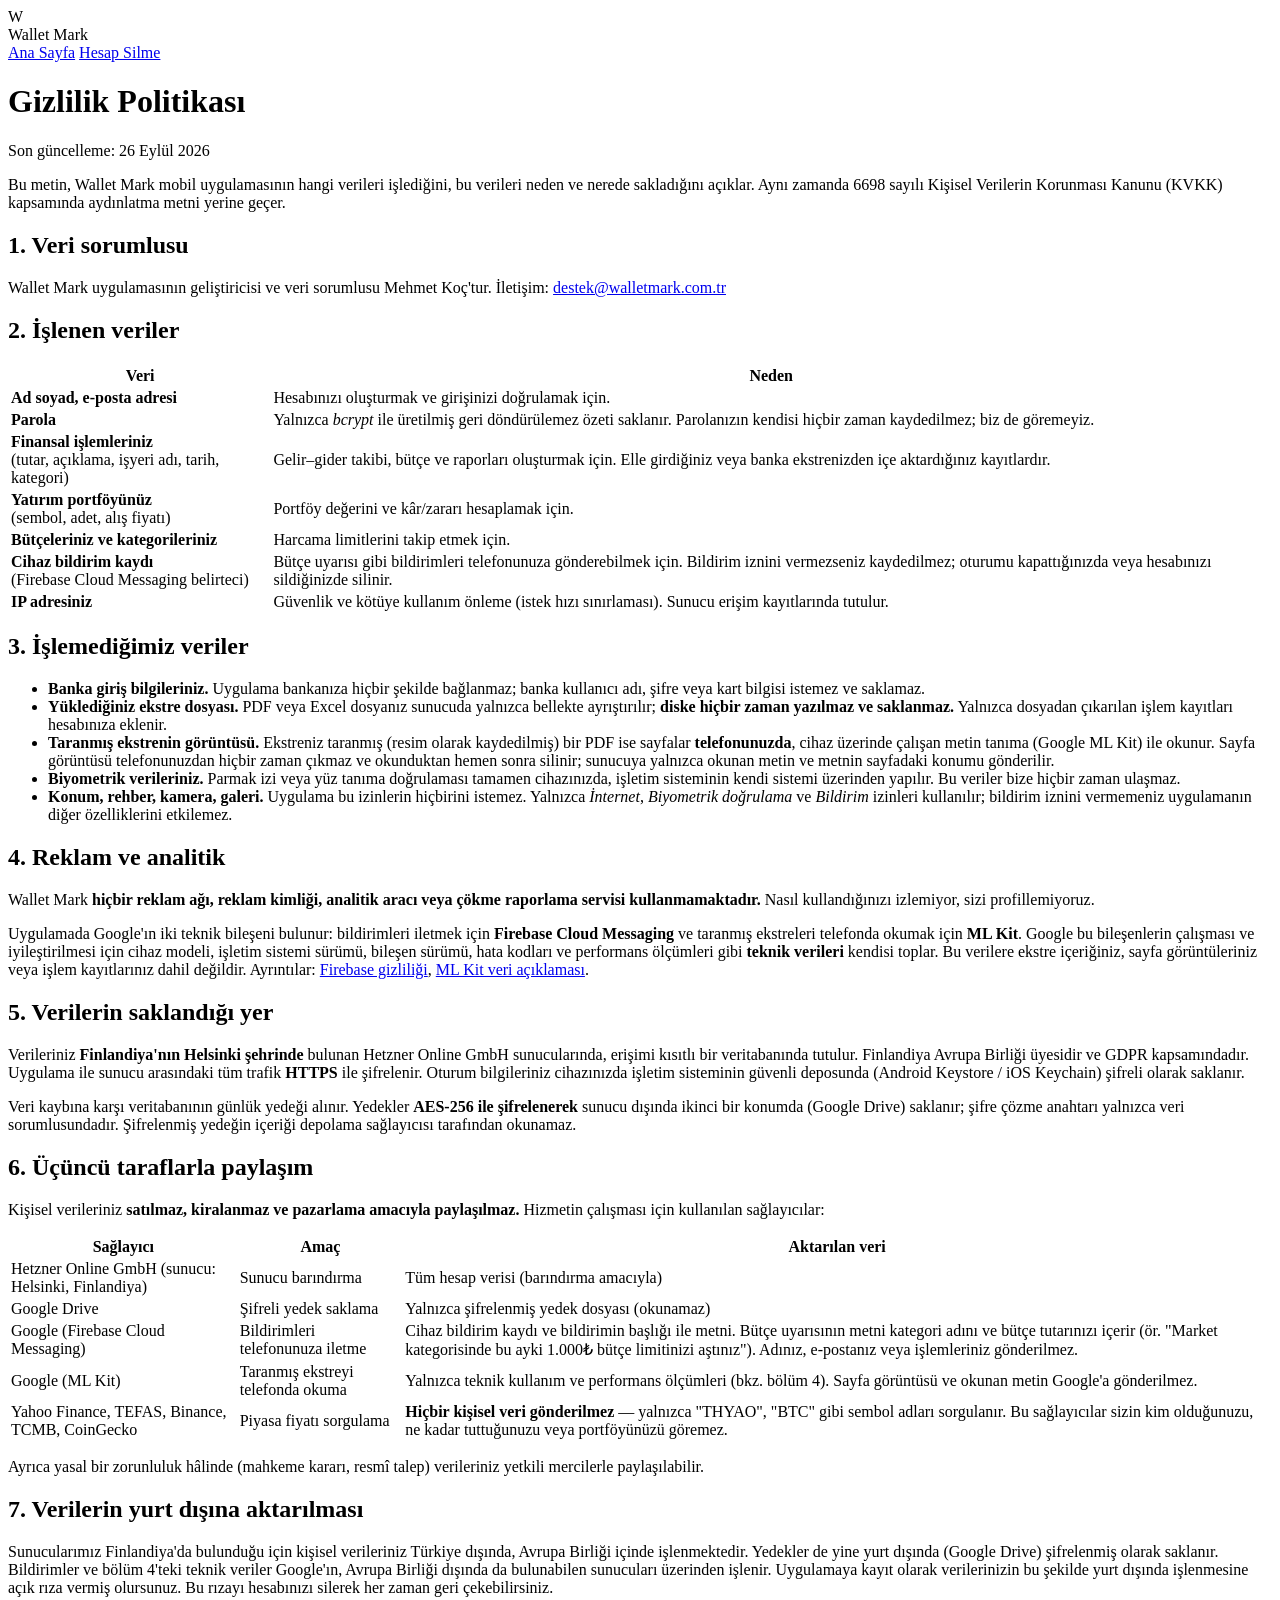
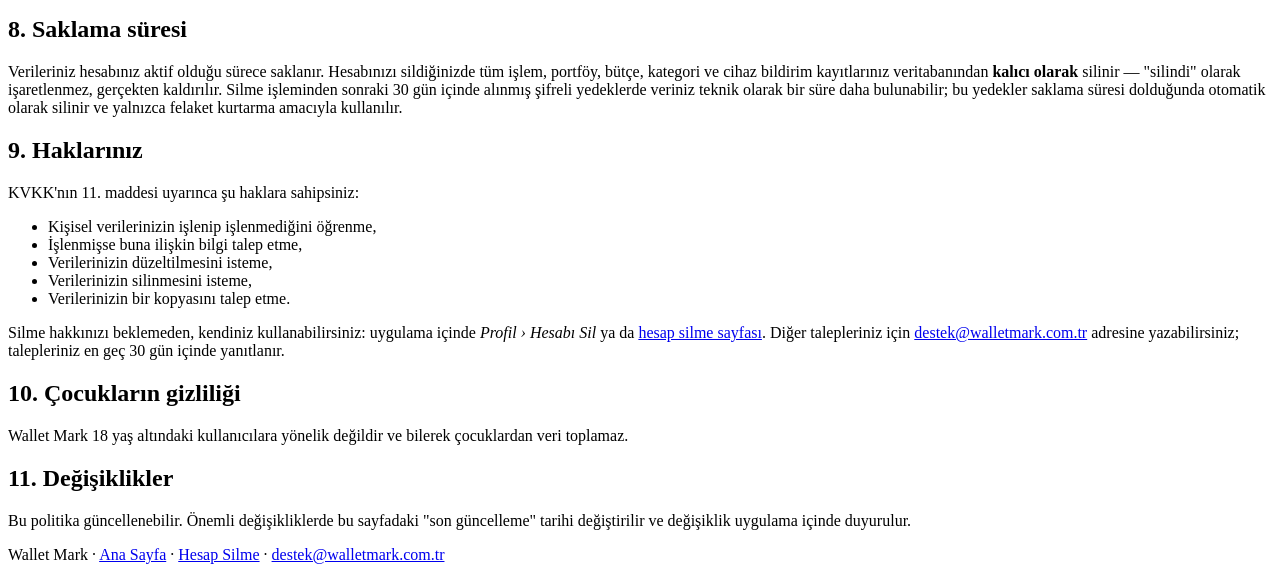
==== site/gizlilik.html @ fd6af1a6 "docs: statik site depoya alindi; gizlilik politikasi Firebase bildirimleri ve telefonda OCR icin gun" ====
<!DOCTYPE html>
<html lang="tr">
<head>
<meta charset="utf-8">
<meta name="viewport" content="width=device-width, initial-scale=1">
<title>Gizlilik Politikası — Wallet Mark</title>
<meta name="description" content="Wallet Mark gizlilik politikası ve KVKK aydınlatma metni.">
<link rel="stylesheet" href="/style.css">
</head>
<body>

<header>
  <div class="wrap">
    <div class="logo">W</div>
    <div class="brand">Wallet Mark</div>
    <nav>
      <a href="/">Ana Sayfa</a>
      <a href="/hesap-silme">Hesap Silme</a>
    </nav>
  </div>
</header>

<main class="wrap">
  <h1>Gizlilik Politikası</h1>
  <p class="meta">Son güncelleme: 26 Eylül 2026</p>

  <p>
    Bu metin, Wallet Mark mobil uygulamasının hangi verileri işlediğini,
    bu verileri neden ve nerede sakladığını açıklar. Aynı zamanda 6698 sayılı
    Kişisel Verilerin Korunması Kanunu (KVKK) kapsamında aydınlatma metni
    yerine geçer.
  </p>

  <h2>1. Veri sorumlusu</h2>
  <p>
    Wallet Mark uygulamasının geliştiricisi ve veri sorumlusu Mehmet Koç'tur.
    İletişim: <a href="mailto:destek@walletmark.com.tr">destek@walletmark.com.tr</a>
  </p>

  <h2>2. İşlenen veriler</h2>
  <table>
    <tr><th>Veri</th><th>Neden</th></tr>
    <tr>
      <td><strong>Ad soyad, e-posta adresi</strong></td>
      <td>Hesabınızı oluşturmak ve girişinizi doğrulamak için.</td>
    </tr>
    <tr>
      <td><strong>Parola</strong></td>
      <td>Yalnızca <em>bcrypt</em> ile üretilmiş geri döndürülemez özeti saklanır. Parolanızın kendisi hiçbir zaman kaydedilmez; biz de göremeyiz.</td>
    </tr>
    <tr>
      <td><strong>Finansal işlemleriniz</strong><br>(tutar, açıklama, işyeri adı, tarih, kategori)</td>
      <td>Gelir–gider takibi, bütçe ve raporları oluşturmak için. Elle girdiğiniz veya banka ekstrenizden içe aktardığınız kayıtlardır.</td>
    </tr>
    <tr>
      <td><strong>Yatırım portföyünüz</strong><br>(sembol, adet, alış fiyatı)</td>
      <td>Portföy değerini ve kâr/zararı hesaplamak için.</td>
    </tr>
    <tr>
      <td><strong>Bütçeleriniz ve kategorileriniz</strong></td>
      <td>Harcama limitlerini takip etmek için.</td>
    </tr>
    <tr>
      <td><strong>Cihaz bildirim kaydı</strong><br>(Firebase Cloud Messaging belirteci)</td>
      <td>Bütçe uyarısı gibi bildirimleri telefonunuza gönderebilmek için. Bildirim iznini vermezseniz kaydedilmez; oturumu kapattığınızda veya hesabınızı sildiğinizde silinir.</td>
    </tr>
    <tr>
      <td><strong>IP adresiniz</strong></td>
      <td>Güvenlik ve kötüye kullanım önleme (istek hızı sınırlaması). Sunucu erişim kayıtlarında tutulur.</td>
    </tr>
  </table>

  <h2>3. İşlemediğimiz veriler</h2>
  <ul>
    <li><strong>Banka giriş bilgileriniz.</strong> Uygulama bankanıza hiçbir şekilde bağlanmaz; banka kullanıcı adı, şifre veya kart bilgisi istemez ve saklamaz.</li>
    <li><strong>Yüklediğiniz ekstre dosyası.</strong> PDF veya Excel dosyanız sunucuda yalnızca bellekte ayrıştırılır; <strong>diske hiçbir zaman yazılmaz ve saklanmaz.</strong> Yalnızca dosyadan çıkarılan işlem kayıtları hesabınıza eklenir.</li>
    <li><strong>Taranmış ekstrenin görüntüsü.</strong> Ekstreniz taranmış (resim olarak kaydedilmiş) bir PDF ise sayfalar <strong>telefonunuzda</strong>, cihaz üzerinde çalışan metin tanıma (Google ML Kit) ile okunur. Sayfa görüntüsü telefonunuzdan hiçbir zaman çıkmaz ve okunduktan hemen sonra silinir; sunucuya yalnızca okunan metin ve metnin sayfadaki konumu gönderilir.</li>
    <li><strong>Biyometrik verileriniz.</strong> Parmak izi veya yüz tanıma doğrulaması tamamen cihazınızda, işletim sisteminin kendi sistemi üzerinden yapılır. Bu veriler bize hiçbir zaman ulaşmaz.</li>
    <li><strong>Konum, rehber, kamera, galeri.</strong> Uygulama bu izinlerin hiçbirini istemez. Yalnızca <em>İnternet</em>, <em>Biyometrik doğrulama</em> ve <em>Bildirim</em> izinleri kullanılır; bildirim iznini vermemeniz uygulamanın diğer özelliklerini etkilemez.</li>
  </ul>

  <h2>4. Reklam ve analitik</h2>
  <p>
    Wallet Mark <strong>hiçbir reklam ağı, reklam kimliği, analitik aracı veya
    çökme raporlama servisi kullanmamaktadır.</strong> Nasıl kullandığınızı
    izlemiyor, sizi profillemiyoruz.
  </p>
  <p>
    Uygulamada Google'ın iki teknik bileşeni bulunur: bildirimleri iletmek için
    <strong>Firebase Cloud Messaging</strong> ve taranmış ekstreleri telefonda
    okumak için <strong>ML Kit</strong>. Google bu bileşenlerin çalışması ve
    iyileştirilmesi için cihaz modeli, işletim sistemi sürümü, bileşen sürümü,
    hata kodları ve performans ölçümleri gibi <strong>teknik verileri</strong>
    kendisi toplar. Bu verilere ekstre içeriğiniz, sayfa görüntüleriniz veya
    işlem kayıtlarınız dahil değildir. Ayrıntılar:
    <a href="https://firebase.google.com/support/privacy">Firebase gizliliği</a>,
    <a href="https://developers.google.com/ml-kit/android-data-disclosure">ML Kit veri açıklaması</a>.
  </p>

  <h2>5. Verilerin saklandığı yer</h2>
  <p>
    Verileriniz <strong>Finlandiya'nın Helsinki şehrinde</strong> bulunan
    Hetzner Online GmbH sunucularında, erişimi kısıtlı bir veritabanında
    tutulur. Finlandiya Avrupa Birliği üyesidir ve GDPR kapsamındadır. Uygulama ile sunucu arasındaki tüm trafik
    <strong>HTTPS</strong> ile şifrelenir. Oturum bilgileriniz cihazınızda
    işletim sisteminin güvenli deposunda (Android Keystore / iOS Keychain)
    şifreli olarak saklanır.
  </p>
  <p>
    Veri kaybına karşı veritabanının günlük yedeği alınır. Yedekler
    <strong>AES-256 ile şifrelenerek</strong> sunucu dışında ikinci bir konumda
    (Google Drive) saklanır; şifre çözme anahtarı yalnızca veri sorumlusundadır.
    Şifrelenmiş yedeğin içeriği depolama sağlayıcısı tarafından okunamaz.
  </p>

  <h2>6. Üçüncü taraflarla paylaşım</h2>
  <p>Kişisel verileriniz <strong>satılmaz, kiralanmaz ve pazarlama amacıyla paylaşılmaz.</strong> Hizmetin çalışması için kullanılan sağlayıcılar:</p>
  <table>
    <tr><th>Sağlayıcı</th><th>Amaç</th><th>Aktarılan veri</th></tr>
    <tr><td>Hetzner Online GmbH (sunucu: Helsinki, Finlandiya)</td><td>Sunucu barındırma</td><td>Tüm hesap verisi (barındırma amacıyla)</td></tr>
    <tr><td>Google Drive</td><td>Şifreli yedek saklama</td><td>Yalnızca şifrelenmiş yedek dosyası (okunamaz)</td></tr>
    <tr><td>Google (Firebase Cloud Messaging)</td><td>Bildirimleri telefonunuza iletme</td><td>Cihaz bildirim kaydı ve bildirimin başlığı ile metni. Bütçe uyarısının metni kategori adını ve bütçe tutarınızı içerir (ör. "Market kategorisinde bu ayki 1.000₺ bütçe limitinizi aştınız"). Adınız, e-postanız veya işlemleriniz gönderilmez.</td></tr>
    <tr><td>Google (ML Kit)</td><td>Taranmış ekstreyi telefonda okuma</td><td>Yalnızca teknik kullanım ve performans ölçümleri (bkz. bölüm 4). Sayfa görüntüsü ve okunan metin Google'a gönderilmez.</td></tr>
    <tr><td>Yahoo Finance, TEFAS, Binance, TCMB, CoinGecko</td><td>Piyasa fiyatı sorgulama</td><td><strong>Hiçbir kişisel veri gönderilmez</strong> — yalnızca "THYAO", "BTC" gibi sembol adları sorgulanır. Bu sağlayıcılar sizin kim olduğunuzu, ne kadar tuttuğunuzu veya portföyünüzü göremez.</td></tr>
  </table>
  <p>
    Ayrıca yasal bir zorunluluk hâlinde (mahkeme kararı, resmî talep) verileriniz
    yetkili mercilerle paylaşılabilir.
  </p>

  <h2>7. Verilerin yurt dışına aktarılması</h2>
  <p>
    Sunucularımız Finlandiya'da bulunduğu için kişisel verileriniz Türkiye
    dışında, Avrupa Birliği içinde işlenmektedir. Yedekler de yine yurt dışında
    (Google Drive) şifrelenmiş olarak saklanır. Bildirimler ve bölüm 4'teki
    teknik veriler Google'ın, Avrupa Birliği dışında da bulunabilen sunucuları
    üzerinden işlenir. Uygulamaya kayıt olarak
    verilerinizin bu şekilde yurt dışında işlenmesine açık rıza vermiş
    olursunuz. Bu rızayı hesabınızı silerek her zaman geri çekebilirsiniz.
  </p>

  <h2>8. Saklama süresi</h2>
  <p>
    Verileriniz hesabınız aktif olduğu sürece saklanır. Hesabınızı sildiğinizde
    tüm işlem, portföy, bütçe, kategori ve cihaz bildirim kayıtlarınız veritabanından
    <strong>kalıcı olarak</strong> silinir — "silindi" olarak işaretlenmez,
    gerçekten kaldırılır. Silme işleminden sonraki 30 gün içinde alınmış şifreli
    yedeklerde veriniz teknik olarak bir süre daha bulunabilir; bu yedekler
    saklama süresi dolduğunda otomatik olarak silinir ve yalnızca felaket
    kurtarma amacıyla kullanılır.
  </p>

  <h2>9. Haklarınız</h2>
  <p>KVKK'nın 11. maddesi uyarınca şu haklara sahipsiniz:</p>
  <ul>
    <li>Kişisel verilerinizin işlenip işlenmediğini öğrenme,</li>
    <li>İşlenmişse buna ilişkin bilgi talep etme,</li>
    <li>Verilerinizin düzeltilmesini isteme,</li>
    <li>Verilerinizin silinmesini isteme,</li>
    <li>Verilerinizin bir kopyasını talep etme.</li>
  </ul>
  <p>
    Silme hakkınızı beklemeden, kendiniz kullanabilirsiniz: uygulama içinde
    <em>Profil &rsaquo; Hesabı Sil</em> ya da <a href="/hesap-silme">hesap silme sayfası</a>.
    Diğer talepleriniz için <a href="mailto:destek@walletmark.com.tr">destek@walletmark.com.tr</a>
    adresine yazabilirsiniz; talepleriniz en geç 30 gün içinde yanıtlanır.
  </p>

  <h2>10. Çocukların gizliliği</h2>
  <p>
    Wallet Mark 18 yaş altındaki kullanıcılara yönelik değildir ve bilerek
    çocuklardan veri toplamaz.
  </p>

  <h2>11. Değişiklikler</h2>
  <p>
    Bu politika güncellenebilir. Önemli değişikliklerde bu sayfadaki
    "son güncelleme" tarihi değiştirilir ve değişiklik uygulama içinde duyurulur.
  </p>
</main>

<footer>
  <div class="wrap">
    Wallet Mark &middot;
    <a href="/">Ana Sayfa</a> &middot;
    <a href="/hesap-silme">Hesap Silme</a> &middot;
    <a href="mailto:destek@walletmark.com.tr">destek@walletmark.com.tr</a>
  </div>
</footer>

</body>
</html>
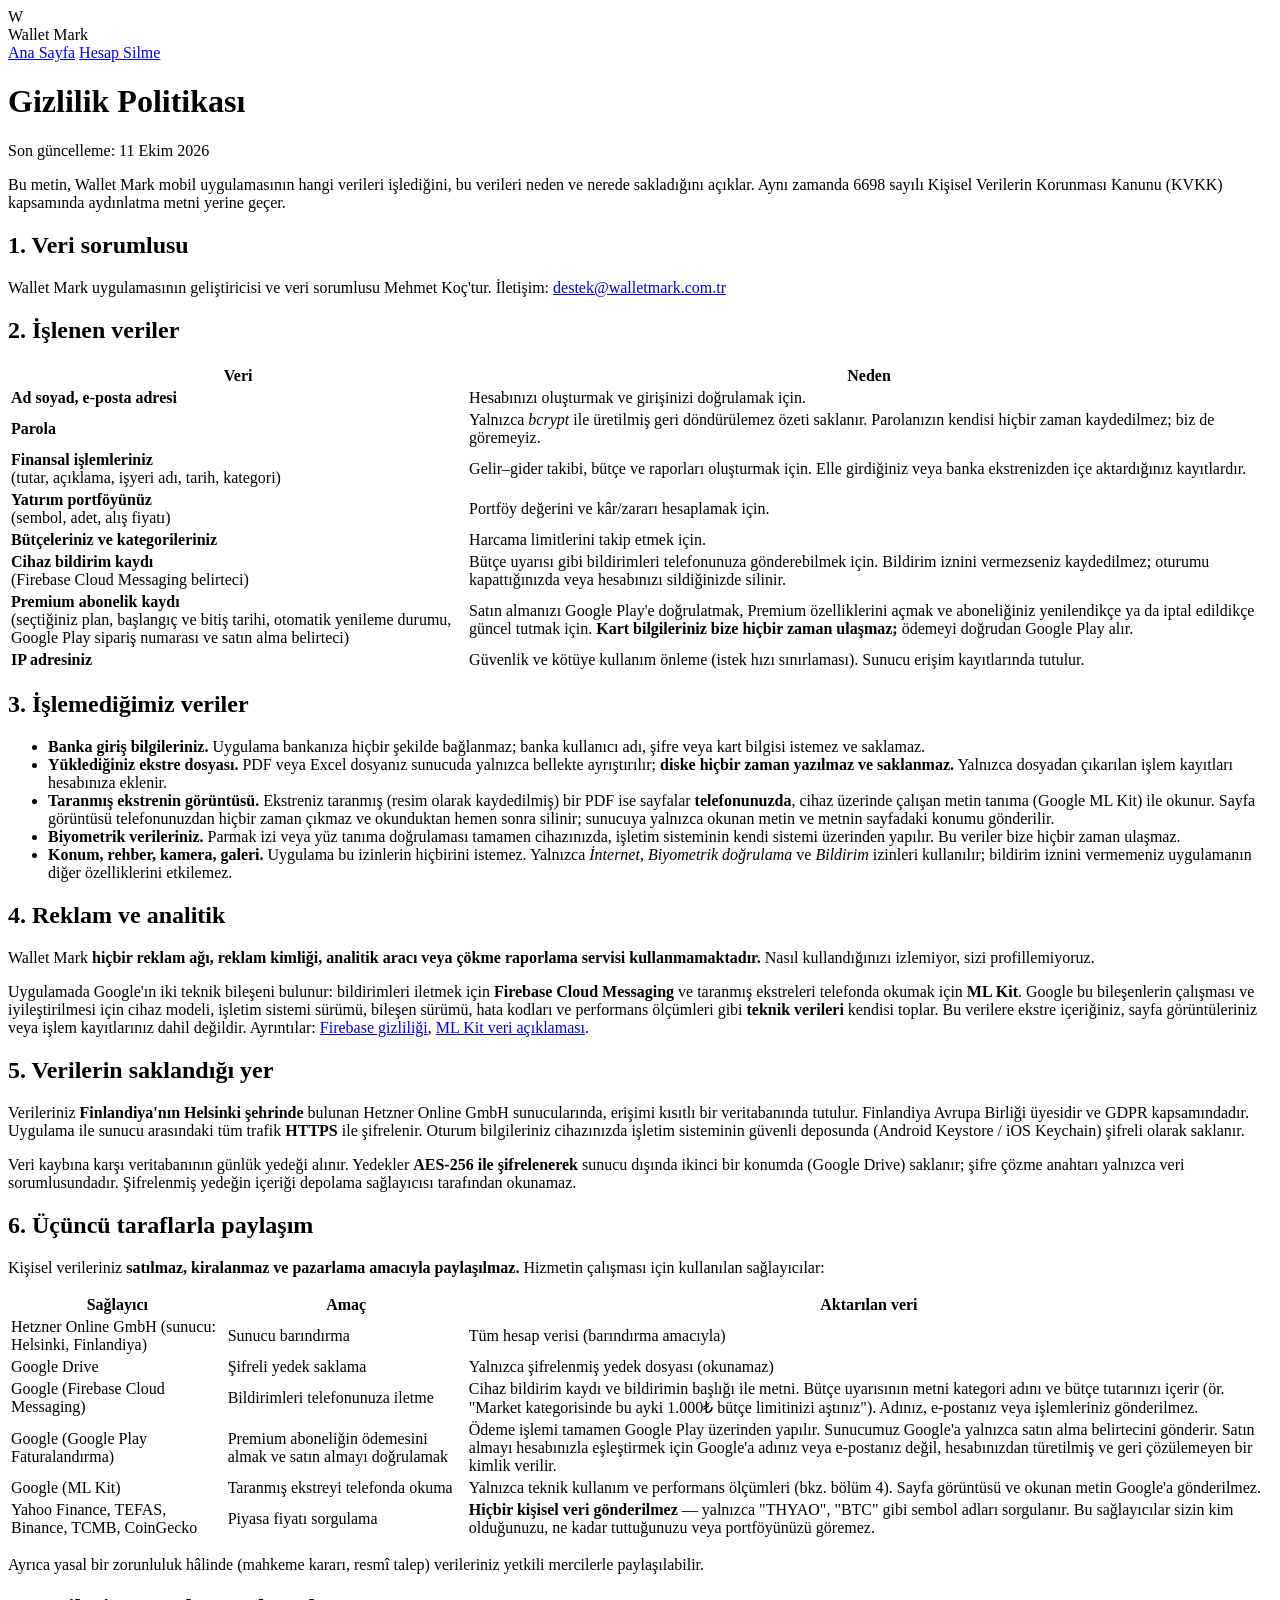
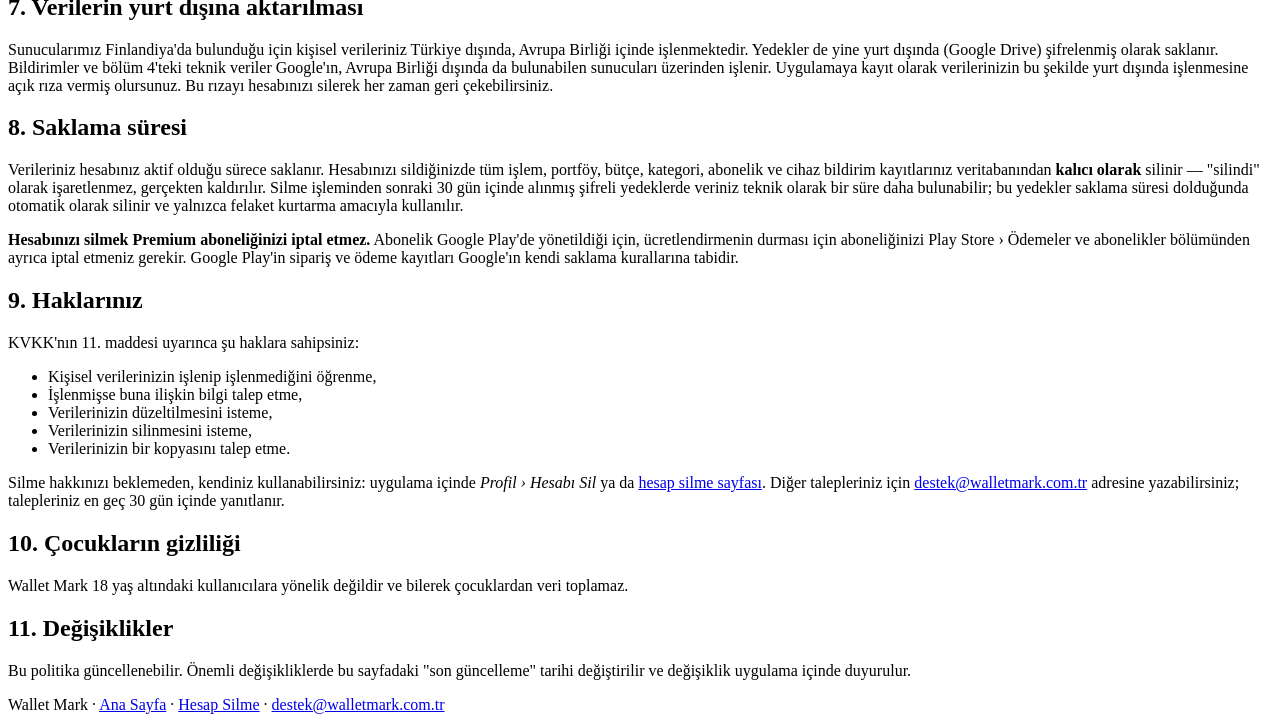
==== commit fc2decc1: "docs(site): gizlilik politikasina Premium abonelik ve Google Play Faturalandirma - Islenen veriler: " ====
--- a/site/gizlilik.html
+++ b/site/gizlilik.html
@@ -22,7 +22,7 @@
 
 <main class="wrap">
   <h1>Gizlilik Politikası</h1>
-  <p class="meta">Son güncelleme: 26 Eylül 2026</p>
+  <p class="meta">Son güncelleme: 11 Ekim 2026</p>
 
   <p>
     Bu metin, Wallet Mark mobil uygulamasının hangi verileri işlediğini,
@@ -63,6 +63,10 @@
     <tr>
       <td><strong>Cihaz bildirim kaydı</strong><br>(Firebase Cloud Messaging belirteci)</td>
       <td>Bütçe uyarısı gibi bildirimleri telefonunuza gönderebilmek için. Bildirim iznini vermezseniz kaydedilmez; oturumu kapattığınızda veya hesabınızı sildiğinizde silinir.</td>
+    </tr>
+    <tr>
+      <td><strong>Premium abonelik kaydı</strong><br>(seçtiğiniz plan, başlangıç ve bitiş tarihi, otomatik yenileme durumu, Google Play sipariş numarası ve satın alma belirteci)</td>
+      <td>Satın almanızı Google Play'e doğrulatmak, Premium özelliklerini açmak ve aboneliğiniz yenilendikçe ya da iptal edildikçe güncel tutmak için. <strong>Kart bilgileriniz bize hiçbir zaman ulaşmaz;</strong> ödemeyi doğrudan Google Play alır.</td>
     </tr>
     <tr>
       <td><strong>IP adresiniz</strong></td>
@@ -120,6 +124,7 @@
     <tr><td>Hetzner Online GmbH (sunucu: Helsinki, Finlandiya)</td><td>Sunucu barındırma</td><td>Tüm hesap verisi (barındırma amacıyla)</td></tr>
     <tr><td>Google Drive</td><td>Şifreli yedek saklama</td><td>Yalnızca şifrelenmiş yedek dosyası (okunamaz)</td></tr>
     <tr><td>Google (Firebase Cloud Messaging)</td><td>Bildirimleri telefonunuza iletme</td><td>Cihaz bildirim kaydı ve bildirimin başlığı ile metni. Bütçe uyarısının metni kategori adını ve bütçe tutarınızı içerir (ör. "Market kategorisinde bu ayki 1.000₺ bütçe limitinizi aştınız"). Adınız, e-postanız veya işlemleriniz gönderilmez.</td></tr>
+    <tr><td>Google (Google Play Faturalandırma)</td><td>Premium aboneliğin ödemesini almak ve satın almayı doğrulamak</td><td>Ödeme işlemi tamamen Google Play üzerinden yapılır. Sunucumuz Google'a yalnızca satın alma belirtecini gönderir. Satın almayı hesabınızla eşleştirmek için Google'a adınız veya e-postanız değil, hesabınızdan türetilmiş ve geri çözülemeyen bir kimlik verilir.</td></tr>
     <tr><td>Google (ML Kit)</td><td>Taranmış ekstreyi telefonda okuma</td><td>Yalnızca teknik kullanım ve performans ölçümleri (bkz. bölüm 4). Sayfa görüntüsü ve okunan metin Google'a gönderilmez.</td></tr>
     <tr><td>Yahoo Finance, TEFAS, Binance, TCMB, CoinGecko</td><td>Piyasa fiyatı sorgulama</td><td><strong>Hiçbir kişisel veri gönderilmez</strong> — yalnızca "THYAO", "BTC" gibi sembol adları sorgulanır. Bu sağlayıcılar sizin kim olduğunuzu, ne kadar tuttuğunuzu veya portföyünüzü göremez.</td></tr>
   </table>
@@ -142,12 +147,19 @@
   <h2>8. Saklama süresi</h2>
   <p>
     Verileriniz hesabınız aktif olduğu sürece saklanır. Hesabınızı sildiğinizde
-    tüm işlem, portföy, bütçe, kategori ve cihaz bildirim kayıtlarınız veritabanından
+    tüm işlem, portföy, bütçe, kategori, abonelik ve cihaz bildirim kayıtlarınız veritabanından
     <strong>kalıcı olarak</strong> silinir — "silindi" olarak işaretlenmez,
     gerçekten kaldırılır. Silme işleminden sonraki 30 gün içinde alınmış şifreli
     yedeklerde veriniz teknik olarak bir süre daha bulunabilir; bu yedekler
     saklama süresi dolduğunda otomatik olarak silinir ve yalnızca felaket
     kurtarma amacıyla kullanılır.
+  </p>
+  <p>
+    <strong>Hesabınızı silmek Premium aboneliğinizi iptal etmez.</strong>
+    Abonelik Google Play'de yönetildiği için, ücretlendirmenin durması için
+    aboneliğinizi Play Store &rsaquo; Ödemeler ve abonelikler bölümünden ayrıca
+    iptal etmeniz gerekir. Google Play'in sipariş ve ödeme kayıtları Google'ın
+    kendi saklama kurallarına tabidir.
   </p>
 
   <h2>9. Haklarınız</h2>
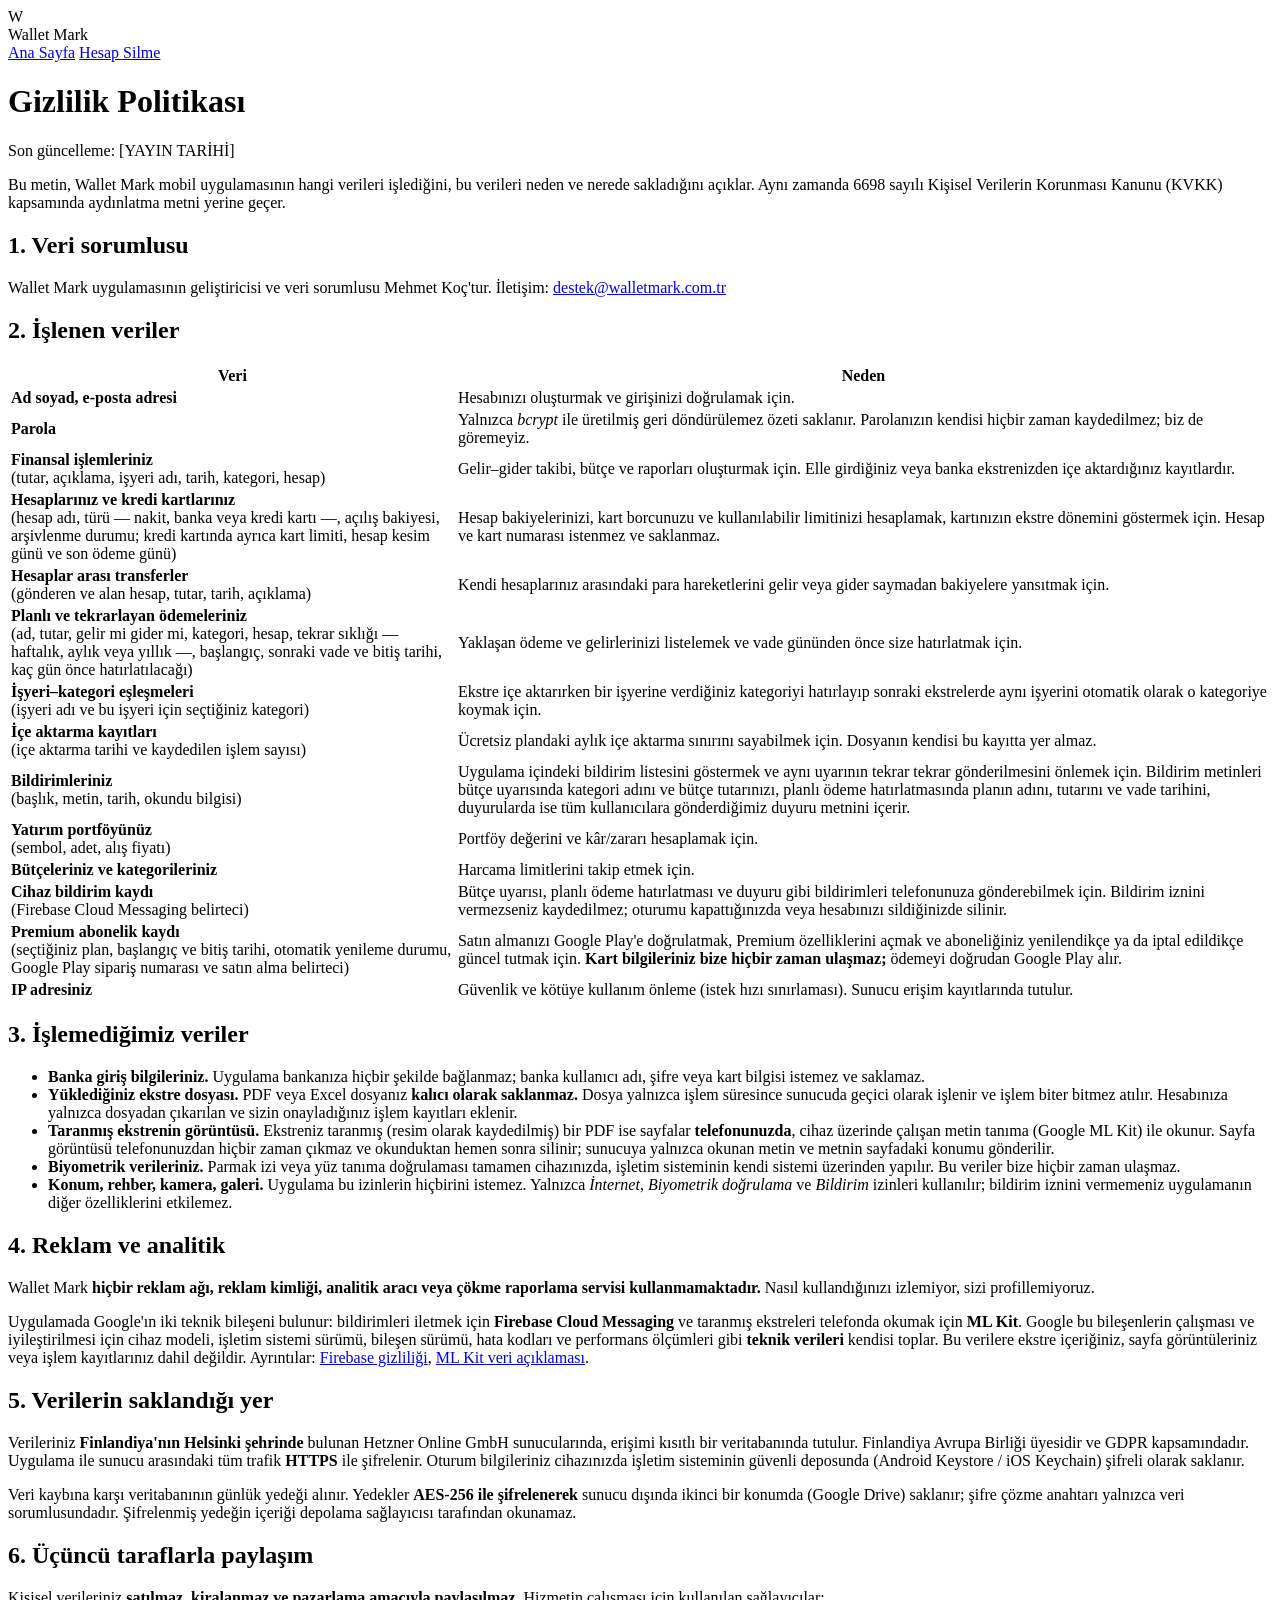
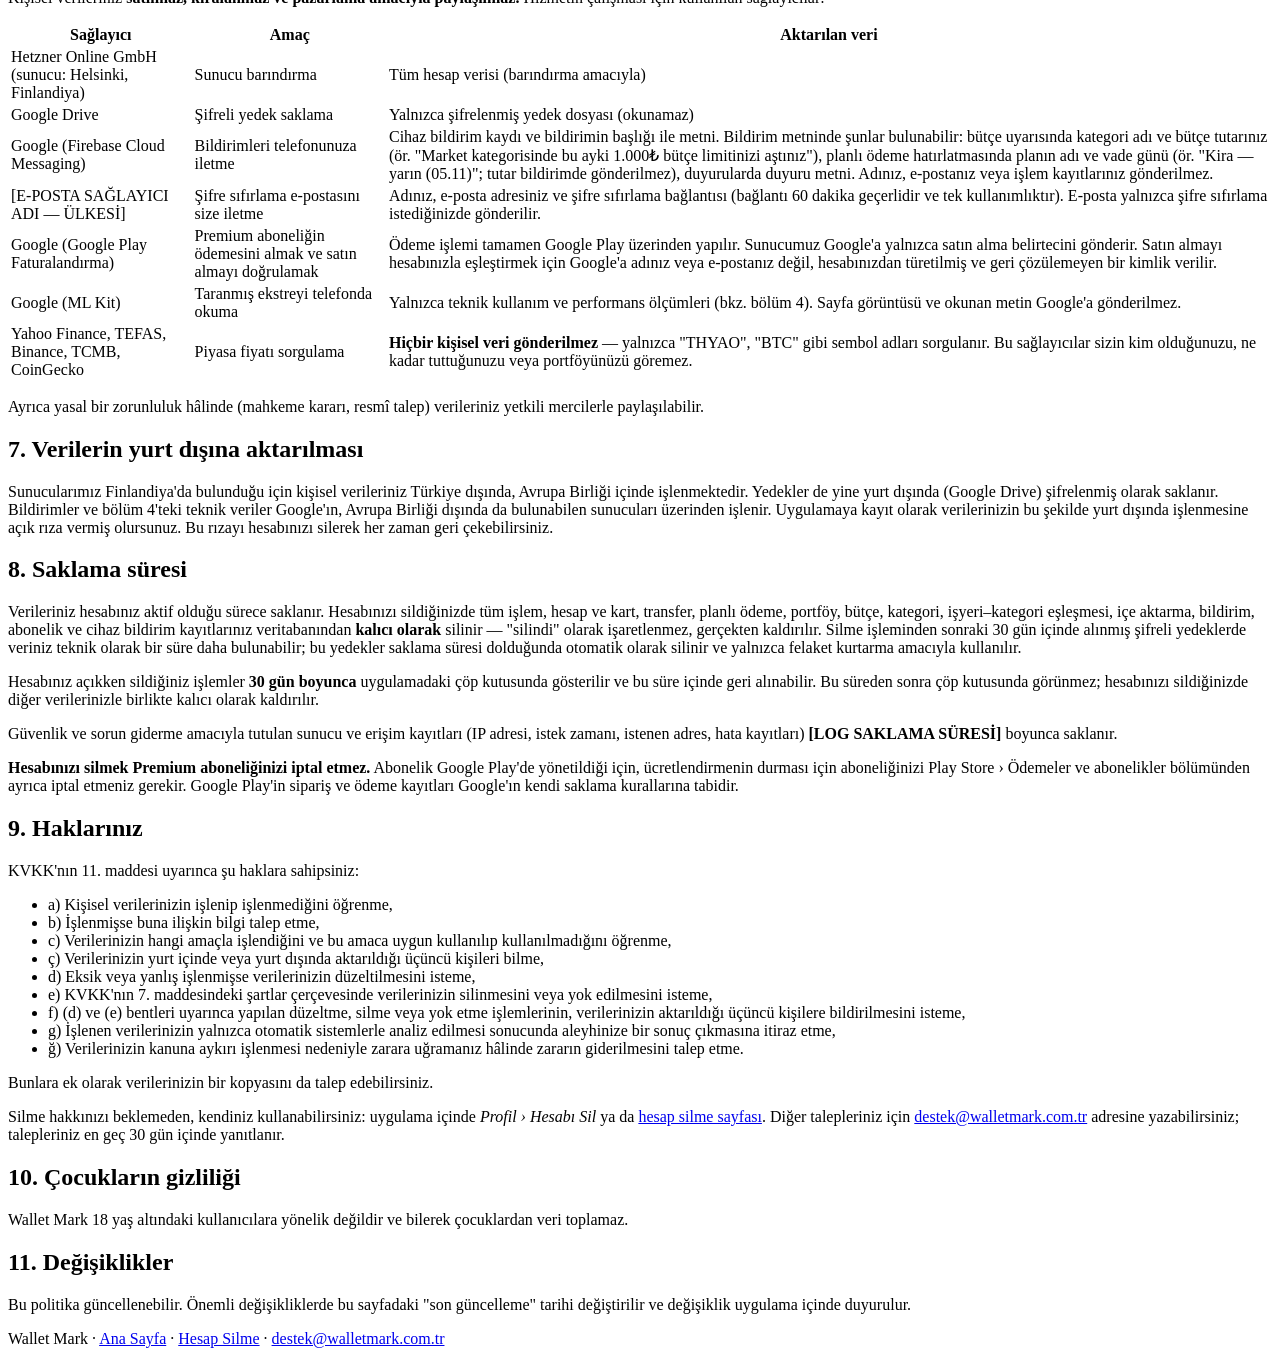
==== commit 76034389: "docs(kvkk): gizlilik metni v16 verileriyle guncellendi, sunucu ulkesi duzeltildi, ihlal mudahale lis" ====
--- a/site/gizlilik.html
+++ b/site/gizlilik.html
@@ -22,7 +22,7 @@
 
 <main class="wrap">
   <h1>Gizlilik Politikası</h1>
-  <p class="meta">Son güncelleme: 11 Ekim 2026</p>
+  <p class="meta">Son güncelleme: [YAYIN TARİHİ]</p>
 
   <p>
     Bu metin, Wallet Mark mobil uygulamasının hangi verileri işlediğini,
@@ -49,8 +49,32 @@
       <td>Yalnızca <em>bcrypt</em> ile üretilmiş geri döndürülemez özeti saklanır. Parolanızın kendisi hiçbir zaman kaydedilmez; biz de göremeyiz.</td>
     </tr>
     <tr>
-      <td><strong>Finansal işlemleriniz</strong><br>(tutar, açıklama, işyeri adı, tarih, kategori)</td>
+      <td><strong>Finansal işlemleriniz</strong><br>(tutar, açıklama, işyeri adı, tarih, kategori, hesap)</td>
       <td>Gelir–gider takibi, bütçe ve raporları oluşturmak için. Elle girdiğiniz veya banka ekstrenizden içe aktardığınız kayıtlardır.</td>
+    </tr>
+    <tr>
+      <td><strong>Hesaplarınız ve kredi kartlarınız</strong><br>(hesap adı, türü — nakit, banka veya kredi kartı —, açılış bakiyesi, arşivlenme durumu; kredi kartında ayrıca kart limiti, hesap kesim günü ve son ödeme günü)</td>
+      <td>Hesap bakiyelerinizi, kart borcunuzu ve kullanılabilir limitinizi hesaplamak, kartınızın ekstre dönemini göstermek için. Hesap ve kart numarası istenmez ve saklanmaz.</td>
+    </tr>
+    <tr>
+      <td><strong>Hesaplar arası transferler</strong><br>(gönderen ve alan hesap, tutar, tarih, açıklama)</td>
+      <td>Kendi hesaplarınız arasındaki para hareketlerini gelir veya gider saymadan bakiyelere yansıtmak için.</td>
+    </tr>
+    <tr>
+      <td><strong>Planlı ve tekrarlayan ödemeleriniz</strong><br>(ad, tutar, gelir mi gider mi, kategori, hesap, tekrar sıklığı — haftalık, aylık veya yıllık —, başlangıç, sonraki vade ve bitiş tarihi, kaç gün önce hatırlatılacağı)</td>
+      <td>Yaklaşan ödeme ve gelirlerinizi listelemek ve vade gününden önce size hatırlatmak için.</td>
+    </tr>
+    <tr>
+      <td><strong>İşyeri–kategori eşleşmeleri</strong><br>(işyeri adı ve bu işyeri için seçtiğiniz kategori)</td>
+      <td>Ekstre içe aktarırken bir işyerine verdiğiniz kategoriyi hatırlayıp sonraki ekstrelerde aynı işyerini otomatik olarak o kategoriye koymak için.</td>
+    </tr>
+    <tr>
+      <td><strong>İçe aktarma kayıtları</strong><br>(içe aktarma tarihi ve kaydedilen işlem sayısı)</td>
+      <td>Ücretsiz plandaki aylık içe aktarma sınırını sayabilmek için. Dosyanın kendisi bu kayıtta yer almaz.</td>
+    </tr>
+    <tr>
+      <td><strong>Bildirimleriniz</strong><br>(başlık, metin, tarih, okundu bilgisi)</td>
+      <td>Uygulama içindeki bildirim listesini göstermek ve aynı uyarının tekrar tekrar gönderilmesini önlemek için. Bildirim metinleri bütçe uyarısında kategori adını ve bütçe tutarınızı, planlı ödeme hatırlatmasında planın adını, tutarını ve vade tarihini, duyurularda ise tüm kullanıcılara gönderdiğimiz duyuru metnini içerir.</td>
     </tr>
     <tr>
       <td><strong>Yatırım portföyünüz</strong><br>(sembol, adet, alış fiyatı)</td>
@@ -62,7 +86,7 @@
     </tr>
     <tr>
       <td><strong>Cihaz bildirim kaydı</strong><br>(Firebase Cloud Messaging belirteci)</td>
-      <td>Bütçe uyarısı gibi bildirimleri telefonunuza gönderebilmek için. Bildirim iznini vermezseniz kaydedilmez; oturumu kapattığınızda veya hesabınızı sildiğinizde silinir.</td>
+      <td>Bütçe uyarısı, planlı ödeme hatırlatması ve duyuru gibi bildirimleri telefonunuza gönderebilmek için. Bildirim iznini vermezseniz kaydedilmez; oturumu kapattığınızda veya hesabınızı sildiğinizde silinir.</td>
     </tr>
     <tr>
       <td><strong>Premium abonelik kaydı</strong><br>(seçtiğiniz plan, başlangıç ve bitiş tarihi, otomatik yenileme durumu, Google Play sipariş numarası ve satın alma belirteci)</td>
@@ -77,7 +101,7 @@
   <h2>3. İşlemediğimiz veriler</h2>
   <ul>
     <li><strong>Banka giriş bilgileriniz.</strong> Uygulama bankanıza hiçbir şekilde bağlanmaz; banka kullanıcı adı, şifre veya kart bilgisi istemez ve saklamaz.</li>
-    <li><strong>Yüklediğiniz ekstre dosyası.</strong> PDF veya Excel dosyanız sunucuda yalnızca bellekte ayrıştırılır; <strong>diske hiçbir zaman yazılmaz ve saklanmaz.</strong> Yalnızca dosyadan çıkarılan işlem kayıtları hesabınıza eklenir.</li>
+    <li><strong>Yüklediğiniz ekstre dosyası.</strong> PDF veya Excel dosyanız <strong>kalıcı olarak saklanmaz.</strong> Dosya yalnızca işlem süresince sunucuda geçici olarak işlenir ve işlem biter bitmez atılır. Hesabınıza yalnızca dosyadan çıkarılan ve sizin onayladığınız işlem kayıtları eklenir.</li>
     <li><strong>Taranmış ekstrenin görüntüsü.</strong> Ekstreniz taranmış (resim olarak kaydedilmiş) bir PDF ise sayfalar <strong>telefonunuzda</strong>, cihaz üzerinde çalışan metin tanıma (Google ML Kit) ile okunur. Sayfa görüntüsü telefonunuzdan hiçbir zaman çıkmaz ve okunduktan hemen sonra silinir; sunucuya yalnızca okunan metin ve metnin sayfadaki konumu gönderilir.</li>
     <li><strong>Biyometrik verileriniz.</strong> Parmak izi veya yüz tanıma doğrulaması tamamen cihazınızda, işletim sisteminin kendi sistemi üzerinden yapılır. Bu veriler bize hiçbir zaman ulaşmaz.</li>
     <li><strong>Konum, rehber, kamera, galeri.</strong> Uygulama bu izinlerin hiçbirini istemez. Yalnızca <em>İnternet</em>, <em>Biyometrik doğrulama</em> ve <em>Bildirim</em> izinleri kullanılır; bildirim iznini vermemeniz uygulamanın diğer özelliklerini etkilemez.</li>
@@ -123,7 +147,8 @@
     <tr><th>Sağlayıcı</th><th>Amaç</th><th>Aktarılan veri</th></tr>
     <tr><td>Hetzner Online GmbH (sunucu: Helsinki, Finlandiya)</td><td>Sunucu barındırma</td><td>Tüm hesap verisi (barındırma amacıyla)</td></tr>
     <tr><td>Google Drive</td><td>Şifreli yedek saklama</td><td>Yalnızca şifrelenmiş yedek dosyası (okunamaz)</td></tr>
-    <tr><td>Google (Firebase Cloud Messaging)</td><td>Bildirimleri telefonunuza iletme</td><td>Cihaz bildirim kaydı ve bildirimin başlığı ile metni. Bütçe uyarısının metni kategori adını ve bütçe tutarınızı içerir (ör. "Market kategorisinde bu ayki 1.000₺ bütçe limitinizi aştınız"). Adınız, e-postanız veya işlemleriniz gönderilmez.</td></tr>
+    <tr><td>Google (Firebase Cloud Messaging)</td><td>Bildirimleri telefonunuza iletme</td><td>Cihaz bildirim kaydı ve bildirimin başlığı ile metni. Bildirim metninde şunlar bulunabilir: bütçe uyarısında kategori adı ve bütçe tutarınız (ör. "Market kategorisinde bu ayki 1.000₺ bütçe limitinizi aştınız"), planlı ödeme hatırlatmasında planın adı ve vade günü (ör. "Kira — yarın (05.11)"; tutar bildirimde gönderilmez), duyurularda duyuru metni. Adınız, e-postanız veya işlem kayıtlarınız gönderilmez.</td></tr>
+    <tr><td>[E-POSTA SAĞLAYICI ADI — ÜLKESİ]</td><td>Şifre sıfırlama e-postasını size iletme</td><td>Adınız, e-posta adresiniz ve şifre sıfırlama bağlantısı (bağlantı 60 dakika geçerlidir ve tek kullanımlıktır). E-posta yalnızca şifre sıfırlama istediğinizde gönderilir.</td></tr>
     <tr><td>Google (Google Play Faturalandırma)</td><td>Premium aboneliğin ödemesini almak ve satın almayı doğrulamak</td><td>Ödeme işlemi tamamen Google Play üzerinden yapılır. Sunucumuz Google'a yalnızca satın alma belirtecini gönderir. Satın almayı hesabınızla eşleştirmek için Google'a adınız veya e-postanız değil, hesabınızdan türetilmiş ve geri çözülemeyen bir kimlik verilir.</td></tr>
     <tr><td>Google (ML Kit)</td><td>Taranmış ekstreyi telefonda okuma</td><td>Yalnızca teknik kullanım ve performans ölçümleri (bkz. bölüm 4). Sayfa görüntüsü ve okunan metin Google'a gönderilmez.</td></tr>
     <tr><td>Yahoo Finance, TEFAS, Binance, TCMB, CoinGecko</td><td>Piyasa fiyatı sorgulama</td><td><strong>Hiçbir kişisel veri gönderilmez</strong> — yalnızca "THYAO", "BTC" gibi sembol adları sorgulanır. Bu sağlayıcılar sizin kim olduğunuzu, ne kadar tuttuğunuzu veya portföyünüzü göremez.</td></tr>
@@ -134,6 +159,7 @@
   </p>
 
   <h2>7. Verilerin yurt dışına aktarılması</h2>
+  <!-- AVUKAT: KVKK md.9 (7499 sonrası) yurt dışı aktarım dayanağı netleşince güncellenecek -->
   <p>
     Sunucularımız Finlandiya'da bulunduğu için kişisel verileriniz Türkiye
     dışında, Avrupa Birliği içinde işlenmektedir. Yedekler de yine yurt dışında
@@ -147,13 +173,26 @@
   <h2>8. Saklama süresi</h2>
   <p>
     Verileriniz hesabınız aktif olduğu sürece saklanır. Hesabınızı sildiğinizde
-    tüm işlem, portföy, bütçe, kategori, abonelik ve cihaz bildirim kayıtlarınız veritabanından
+    tüm işlem, hesap ve kart, transfer, planlı ödeme, portföy, bütçe, kategori,
+    işyeri–kategori eşleşmesi, içe aktarma, bildirim, abonelik ve cihaz bildirim kayıtlarınız veritabanından
     <strong>kalıcı olarak</strong> silinir — "silindi" olarak işaretlenmez,
     gerçekten kaldırılır. Silme işleminden sonraki 30 gün içinde alınmış şifreli
     yedeklerde veriniz teknik olarak bir süre daha bulunabilir; bu yedekler
     saklama süresi dolduğunda otomatik olarak silinir ve yalnızca felaket
     kurtarma amacıyla kullanılır.
   </p>
+  <!-- NOT: v16'da 30 günü geçen silinmiş işlemleri kalıcı olarak kaldıran bir iş yok; eklenirse aşağıdaki cümle "kalıcı olarak silinir" diye güncellenebilir. -->
+  <p>
+    Hesabınız açıkken sildiğiniz işlemler <strong>30 gün boyunca</strong>
+    uygulamadaki çöp kutusunda gösterilir ve bu süre içinde geri alınabilir.
+    Bu süreden sonra çöp kutusunda görünmez; hesabınızı sildiğinizde diğer
+    verilerinizle birlikte kalıcı olarak kaldırılır.
+  </p>
+  <p>
+    Güvenlik ve sorun giderme amacıyla tutulan sunucu ve erişim kayıtları
+    (IP adresi, istek zamanı, istenen adres, hata kayıtları)
+    <strong>[LOG SAKLAMA SÜRESİ]</strong> boyunca saklanır.
+  </p>
   <p>
     <strong>Hesabınızı silmek Premium aboneliğinizi iptal etmez.</strong>
     Abonelik Google Play'de yönetildiği için, ücretlendirmenin durması için
@@ -165,12 +204,17 @@
   <h2>9. Haklarınız</h2>
   <p>KVKK'nın 11. maddesi uyarınca şu haklara sahipsiniz:</p>
   <ul>
-    <li>Kişisel verilerinizin işlenip işlenmediğini öğrenme,</li>
-    <li>İşlenmişse buna ilişkin bilgi talep etme,</li>
-    <li>Verilerinizin düzeltilmesini isteme,</li>
-    <li>Verilerinizin silinmesini isteme,</li>
-    <li>Verilerinizin bir kopyasını talep etme.</li>
+    <li>a) Kişisel verilerinizin işlenip işlenmediğini öğrenme,</li>
+    <li>b) İşlenmişse buna ilişkin bilgi talep etme,</li>
+    <li>c) Verilerinizin hangi amaçla işlendiğini ve bu amaca uygun kullanılıp kullanılmadığını öğrenme,</li>
+    <li>ç) Verilerinizin yurt içinde veya yurt dışında aktarıldığı üçüncü kişileri bilme,</li>
+    <li>d) Eksik veya yanlış işlenmişse verilerinizin düzeltilmesini isteme,</li>
+    <li>e) KVKK'nın 7. maddesindeki şartlar çerçevesinde verilerinizin silinmesini veya yok edilmesini isteme,</li>
+    <li>f) (d) ve (e) bentleri uyarınca yapılan düzeltme, silme veya yok etme işlemlerinin, verilerinizin aktarıldığı üçüncü kişilere bildirilmesini isteme,</li>
+    <li>g) İşlenen verilerinizin yalnızca otomatik sistemlerle analiz edilmesi sonucunda aleyhinize bir sonuç çıkmasına itiraz etme,</li>
+    <li>ğ) Verilerinizin kanuna aykırı işlenmesi nedeniyle zarara uğramanız hâlinde zararın giderilmesini talep etme.</li>
   </ul>
+  <p>Bunlara ek olarak verilerinizin bir kopyasını da talep edebilirsiniz.</p>
   <p>
     Silme hakkınızı beklemeden, kendiniz kullanabilirsiniz: uygulama içinde
     <em>Profil &rsaquo; Hesabı Sil</em> ya da <a href="/hesap-silme">hesap silme sayfası</a>.
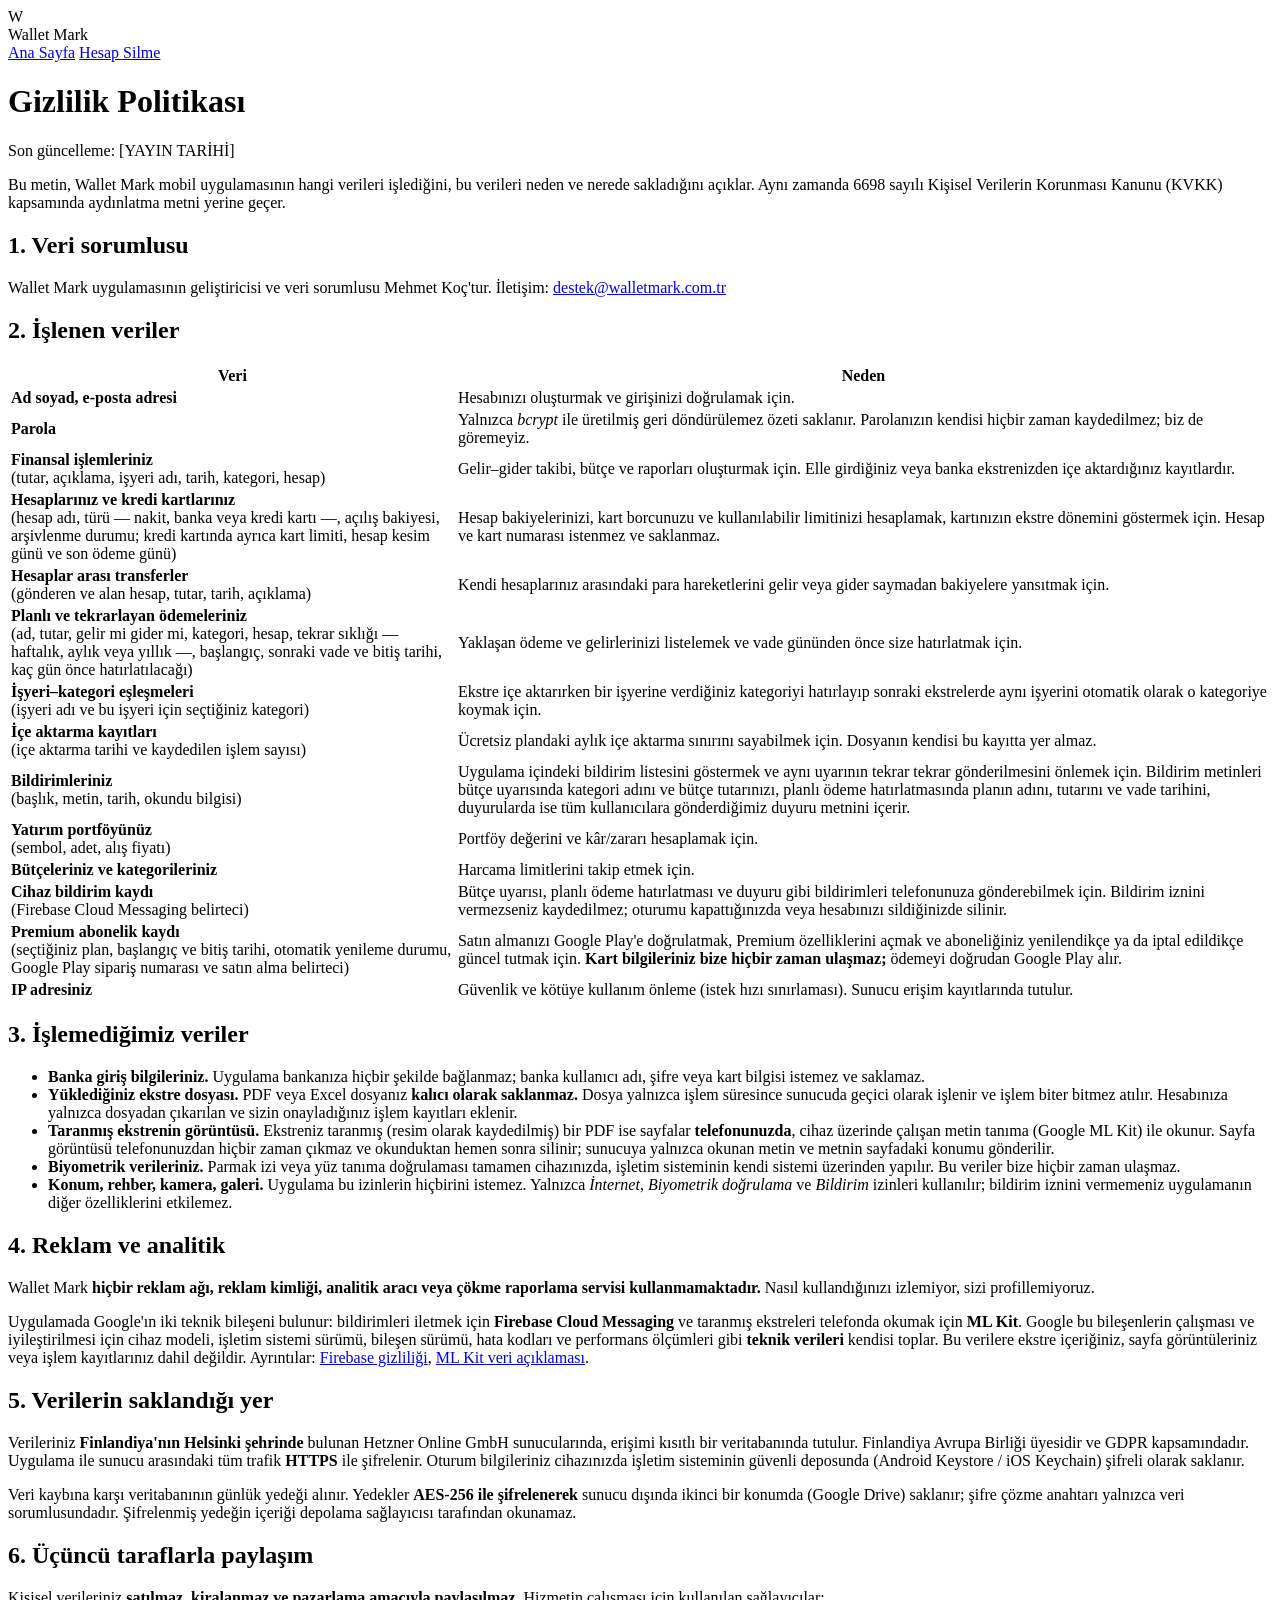
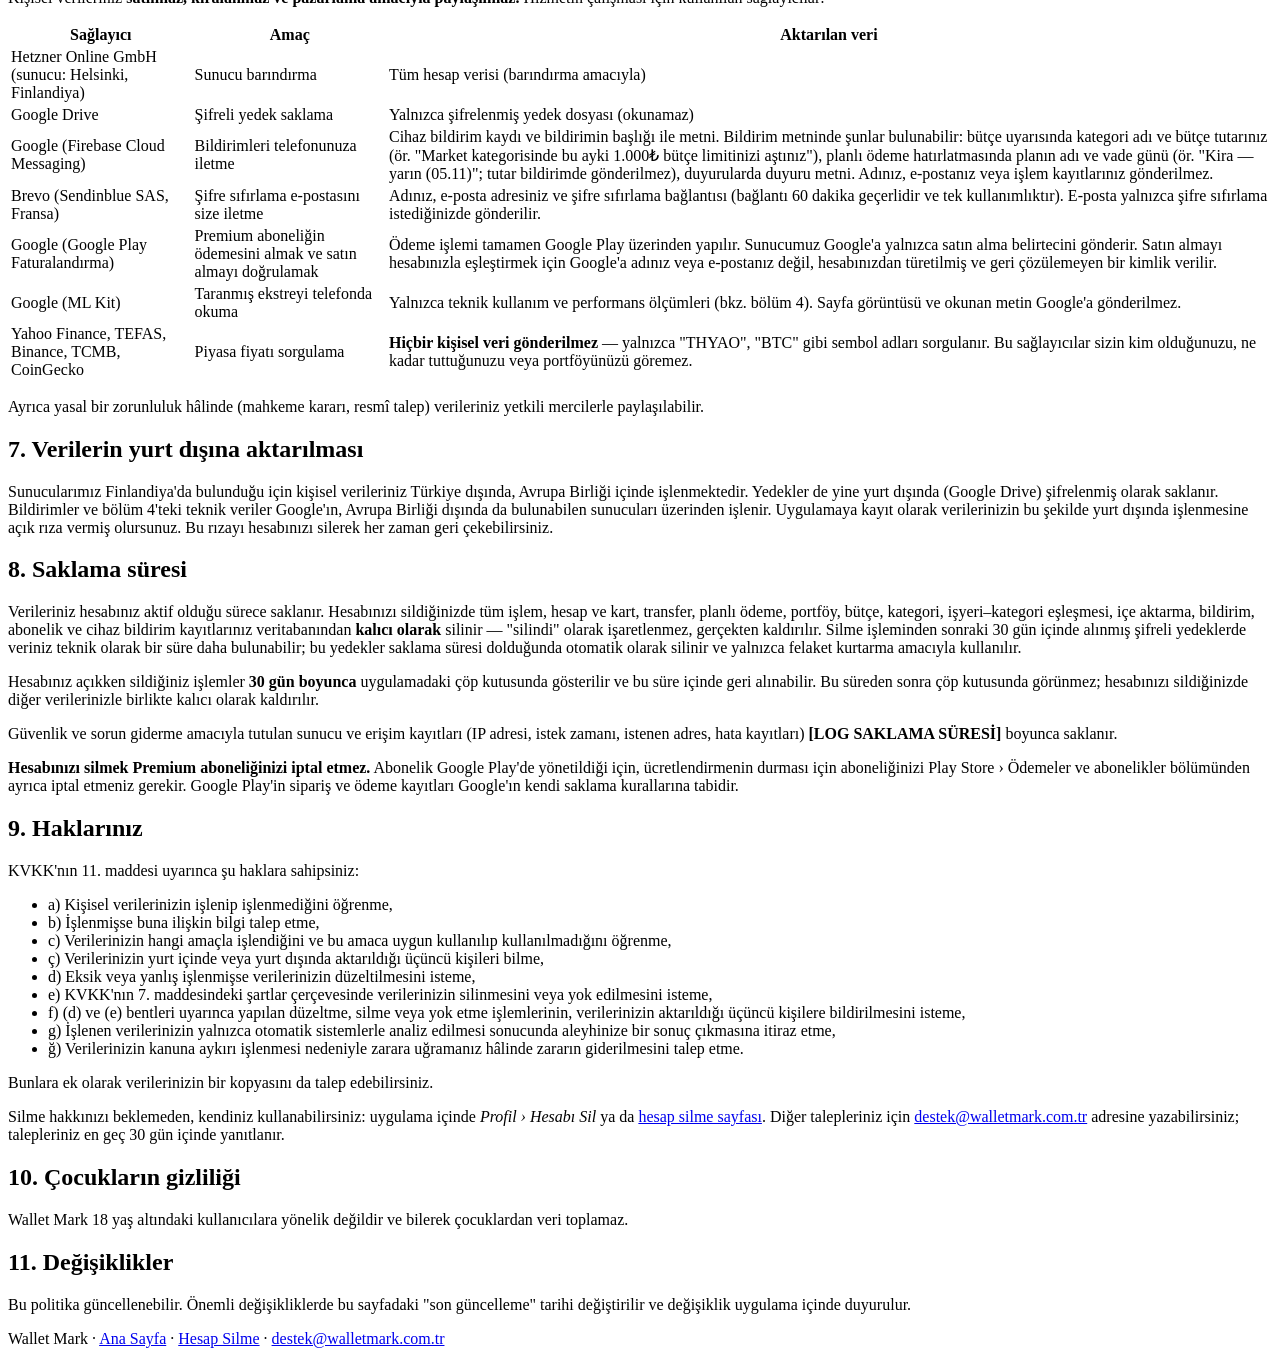
==== commit 8c313a19: "docs(kvkk): e-posta saglayicisi Brevo yazildi, site README'den sunucu IP'si kaldirildi Co-Authored-B" ====
--- a/site/gizlilik.html
+++ b/site/gizlilik.html
@@ -148,7 +148,7 @@
     <tr><td>Hetzner Online GmbH (sunucu: Helsinki, Finlandiya)</td><td>Sunucu barındırma</td><td>Tüm hesap verisi (barındırma amacıyla)</td></tr>
     <tr><td>Google Drive</td><td>Şifreli yedek saklama</td><td>Yalnızca şifrelenmiş yedek dosyası (okunamaz)</td></tr>
     <tr><td>Google (Firebase Cloud Messaging)</td><td>Bildirimleri telefonunuza iletme</td><td>Cihaz bildirim kaydı ve bildirimin başlığı ile metni. Bildirim metninde şunlar bulunabilir: bütçe uyarısında kategori adı ve bütçe tutarınız (ör. "Market kategorisinde bu ayki 1.000₺ bütçe limitinizi aştınız"), planlı ödeme hatırlatmasında planın adı ve vade günü (ör. "Kira — yarın (05.11)"; tutar bildirimde gönderilmez), duyurularda duyuru metni. Adınız, e-postanız veya işlem kayıtlarınız gönderilmez.</td></tr>
-    <tr><td>[E-POSTA SAĞLAYICI ADI — ÜLKESİ]</td><td>Şifre sıfırlama e-postasını size iletme</td><td>Adınız, e-posta adresiniz ve şifre sıfırlama bağlantısı (bağlantı 60 dakika geçerlidir ve tek kullanımlıktır). E-posta yalnızca şifre sıfırlama istediğinizde gönderilir.</td></tr>
+    <tr><td>Brevo (Sendinblue SAS, Fransa)</td><td>Şifre sıfırlama e-postasını size iletme</td><td>Adınız, e-posta adresiniz ve şifre sıfırlama bağlantısı (bağlantı 60 dakika geçerlidir ve tek kullanımlıktır). E-posta yalnızca şifre sıfırlama istediğinizde gönderilir.</td></tr>
     <tr><td>Google (Google Play Faturalandırma)</td><td>Premium aboneliğin ödemesini almak ve satın almayı doğrulamak</td><td>Ödeme işlemi tamamen Google Play üzerinden yapılır. Sunucumuz Google'a yalnızca satın alma belirtecini gönderir. Satın almayı hesabınızla eşleştirmek için Google'a adınız veya e-postanız değil, hesabınızdan türetilmiş ve geri çözülemeyen bir kimlik verilir.</td></tr>
     <tr><td>Google (ML Kit)</td><td>Taranmış ekstreyi telefonda okuma</td><td>Yalnızca teknik kullanım ve performans ölçümleri (bkz. bölüm 4). Sayfa görüntüsü ve okunan metin Google'a gönderilmez.</td></tr>
     <tr><td>Yahoo Finance, TEFAS, Binance, TCMB, CoinGecko</td><td>Piyasa fiyatı sorgulama</td><td><strong>Hiçbir kişisel veri gönderilmez</strong> — yalnızca "THYAO", "BTC" gibi sembol adları sorgulanır. Bu sağlayıcılar sizin kim olduğunuzu, ne kadar tuttuğunuzu veya portföyünüzü göremez.</td></tr>
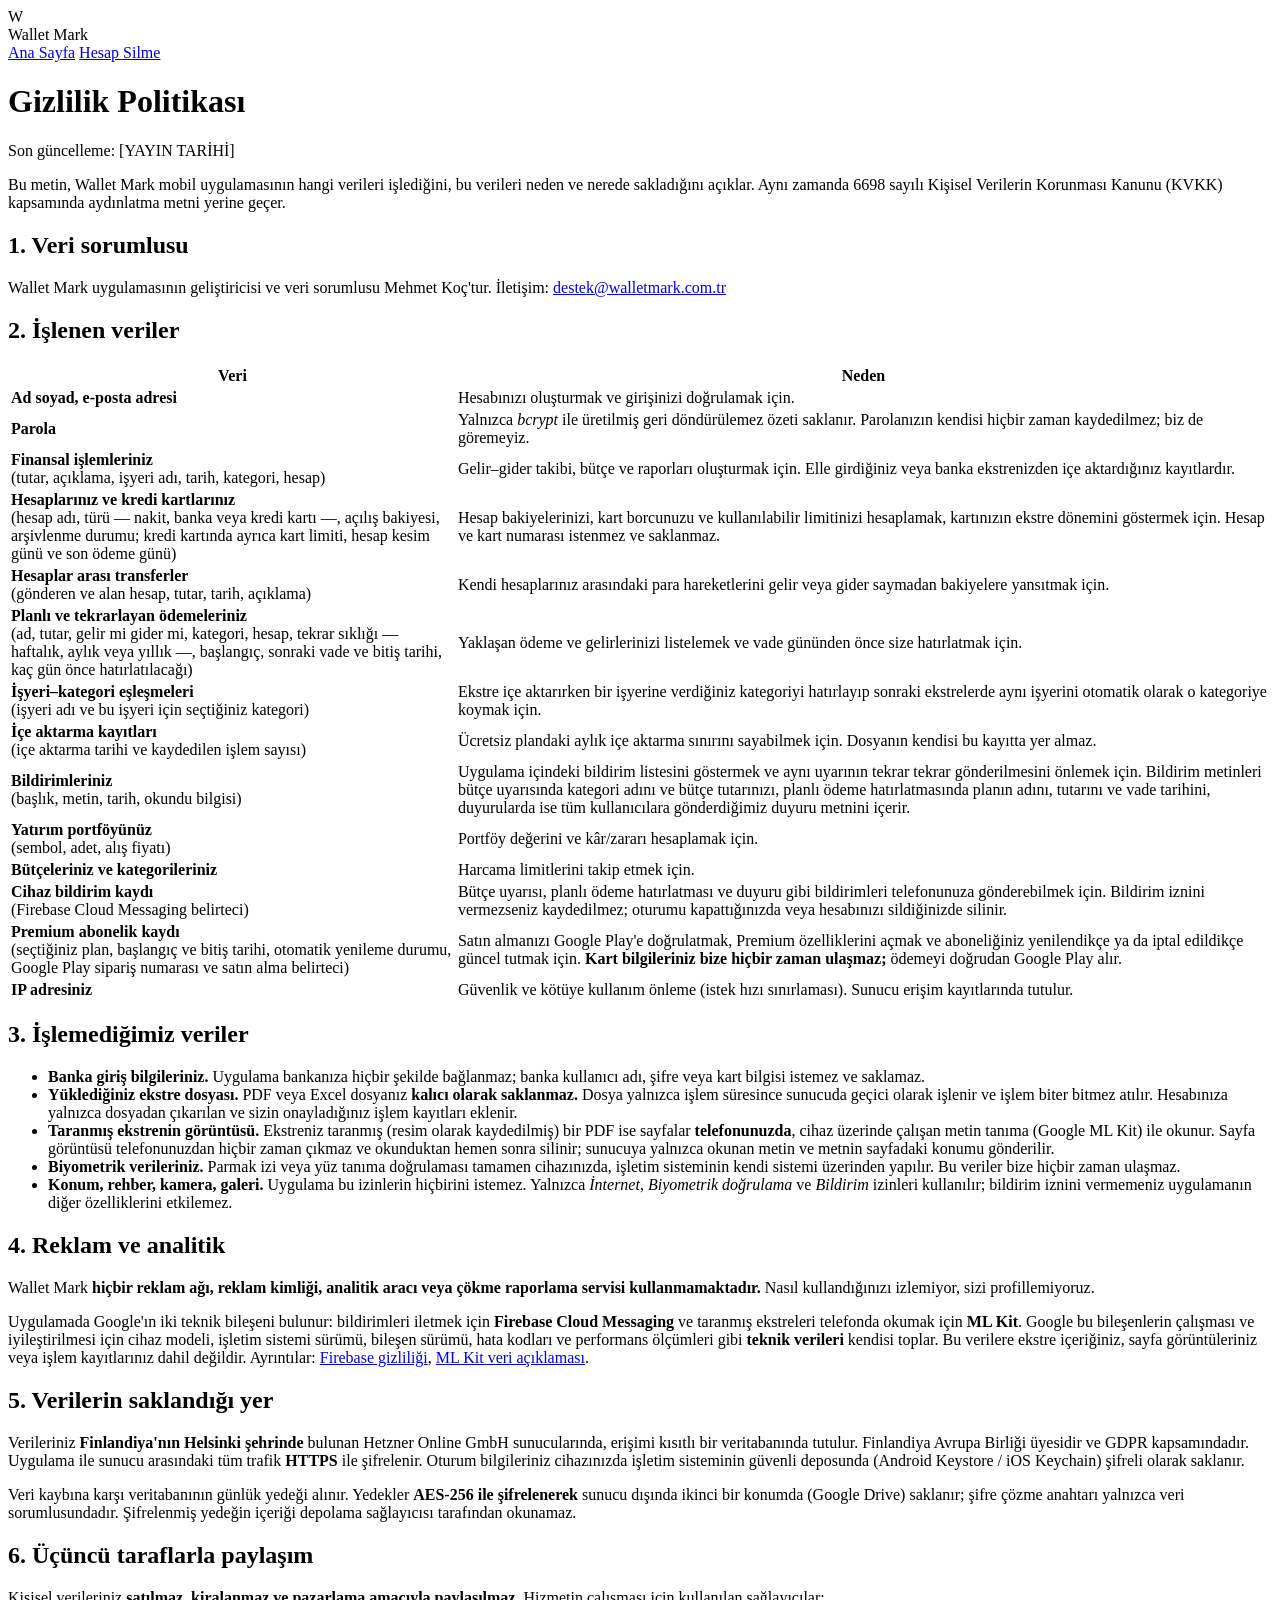
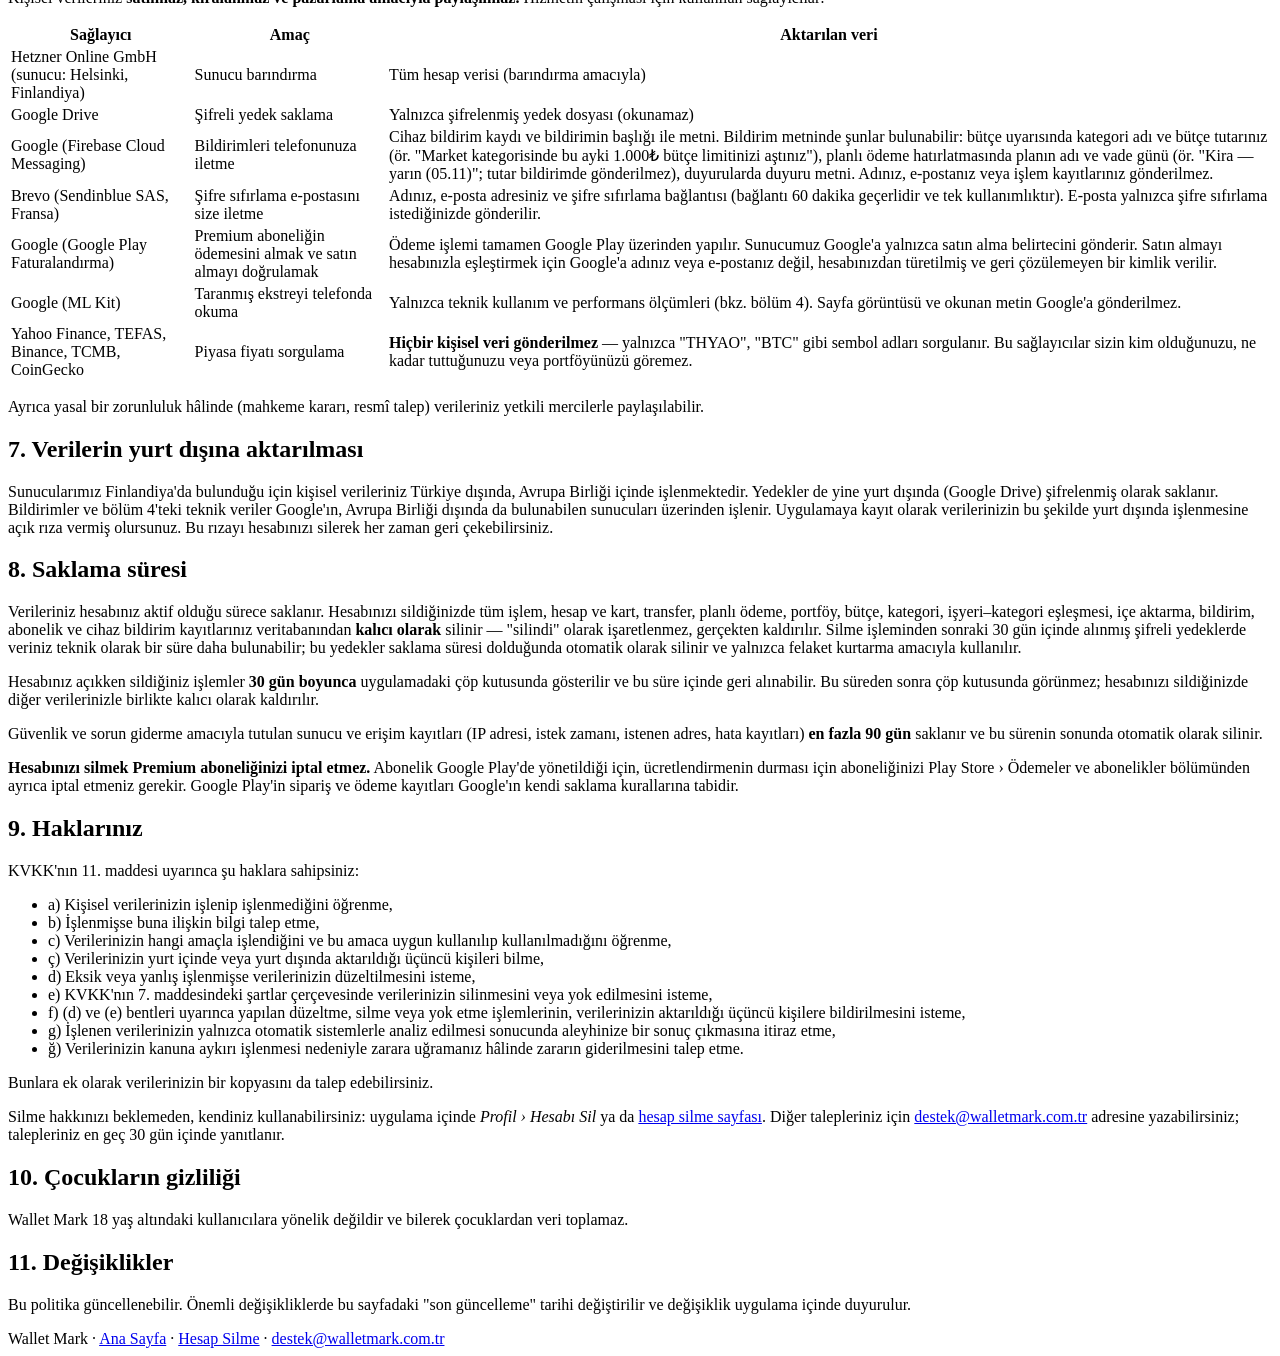
==== commit 1c85bb38: "docs(kvkk): log saklama suresi en fazla 90 gun (journald MaxRetentionSec=90day sunucuda uygulandi) C" ====
--- a/site/gizlilik.html
+++ b/site/gizlilik.html
@@ -191,7 +191,7 @@
   <p>
     Güvenlik ve sorun giderme amacıyla tutulan sunucu ve erişim kayıtları
     (IP adresi, istek zamanı, istenen adres, hata kayıtları)
-    <strong>[LOG SAKLAMA SÜRESİ]</strong> boyunca saklanır.
+    <strong>en fazla 90 gün</strong> saklanır ve bu sürenin sonunda otomatik olarak silinir.
   </p>
   <p>
     <strong>Hesabınızı silmek Premium aboneliğinizi iptal etmez.</strong>
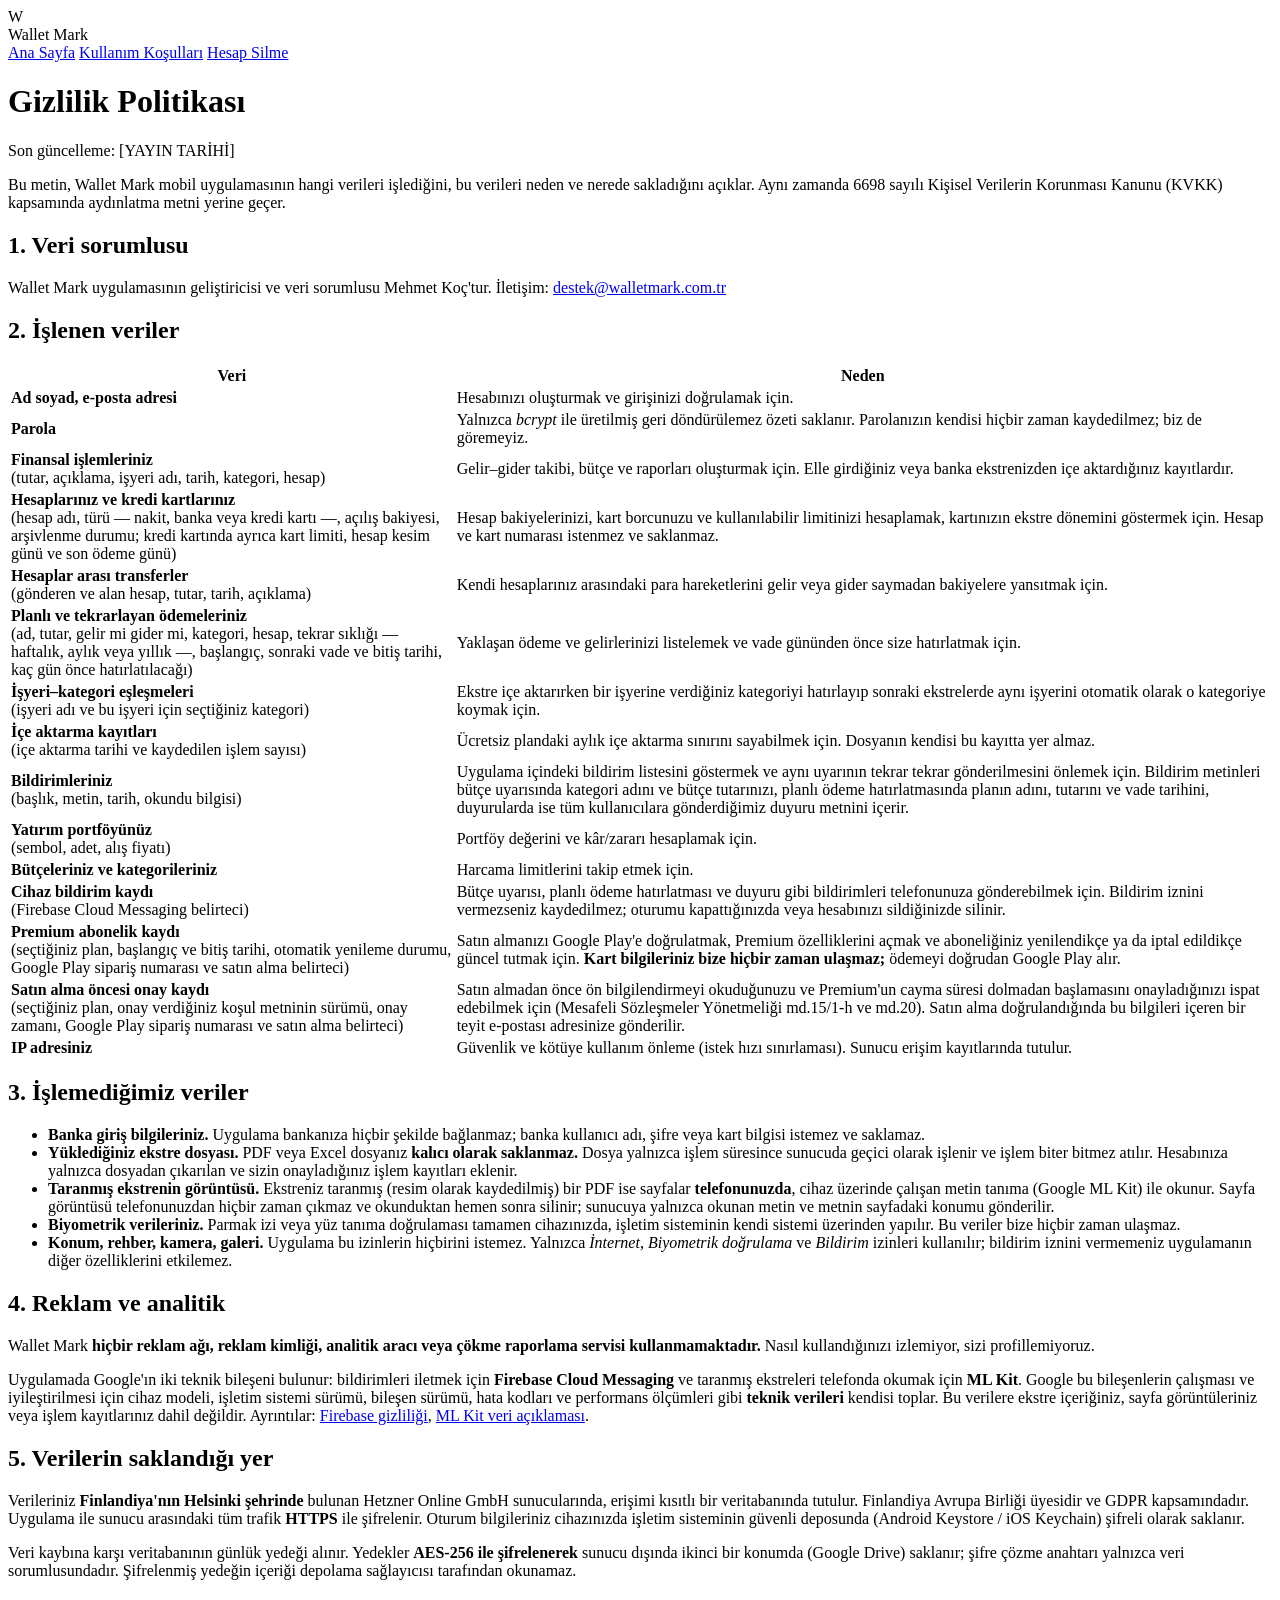
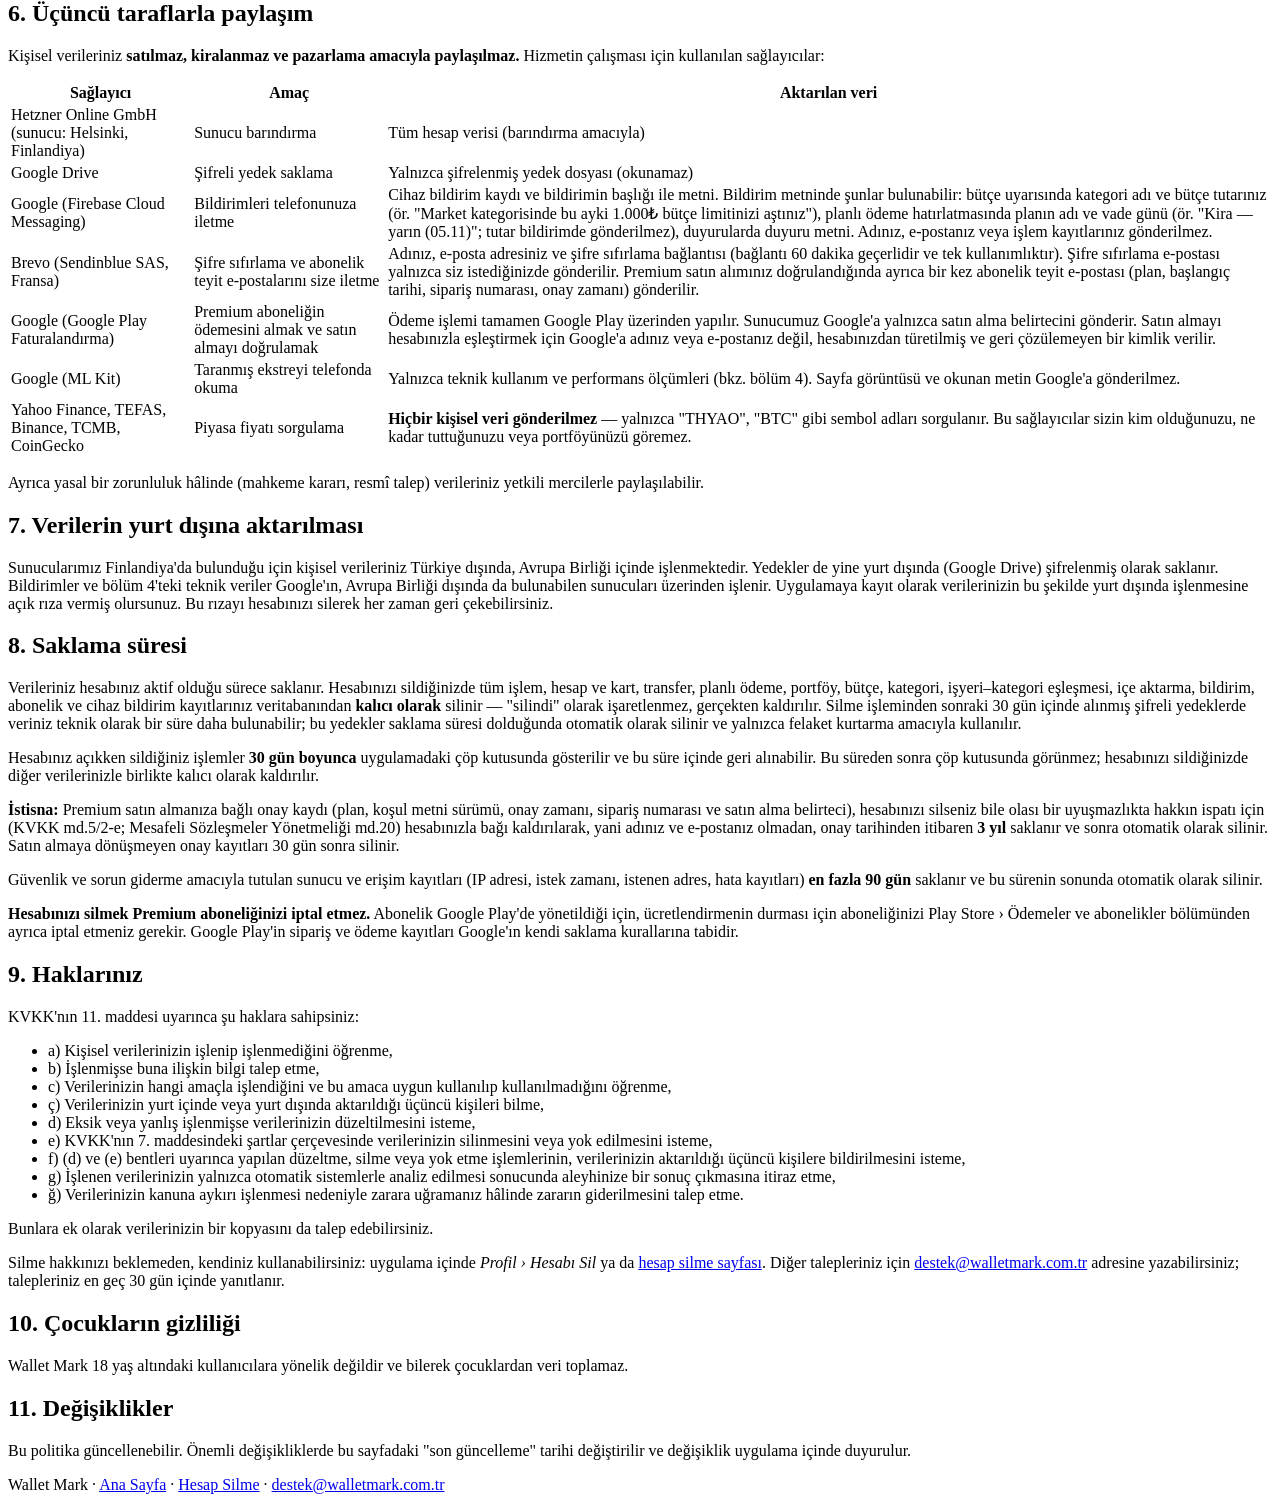
==== commit b47c2f90: "docs(kvkk): kullanim ve abonelik kosullari sayfasi, gizlilik metninde onay kaydi ve teyit e-postasi " ====
--- a/site/gizlilik.html
+++ b/site/gizlilik.html
@@ -15,6 +15,7 @@
     <div class="brand">Wallet Mark</div>
     <nav>
       <a href="/">Ana Sayfa</a>
+      <a href="/kosullar">Kullanım Koşulları</a>
       <a href="/hesap-silme">Hesap Silme</a>
     </nav>
   </div>
@@ -91,6 +92,10 @@
     <tr>
       <td><strong>Premium abonelik kaydı</strong><br>(seçtiğiniz plan, başlangıç ve bitiş tarihi, otomatik yenileme durumu, Google Play sipariş numarası ve satın alma belirteci)</td>
       <td>Satın almanızı Google Play'e doğrulatmak, Premium özelliklerini açmak ve aboneliğiniz yenilendikçe ya da iptal edildikçe güncel tutmak için. <strong>Kart bilgileriniz bize hiçbir zaman ulaşmaz;</strong> ödemeyi doğrudan Google Play alır.</td>
+    </tr>
+    <tr>
+      <td><strong>Satın alma öncesi onay kaydı</strong><br>(seçtiğiniz plan, onay verdiğiniz koşul metninin sürümü, onay zamanı, Google Play sipariş numarası ve satın alma belirteci)</td>
+      <td>Satın almadan önce ön bilgilendirmeyi okuduğunuzu ve Premium'un cayma süresi dolmadan başlamasını onayladığınızı ispat edebilmek için (Mesafeli Sözleşmeler Yönetmeliği md.15/1-h ve md.20). Satın alma doğrulandığında bu bilgileri içeren bir teyit e-postası adresinize gönderilir.</td>
     </tr>
     <tr>
       <td><strong>IP adresiniz</strong></td>
@@ -148,7 +153,7 @@
     <tr><td>Hetzner Online GmbH (sunucu: Helsinki, Finlandiya)</td><td>Sunucu barındırma</td><td>Tüm hesap verisi (barındırma amacıyla)</td></tr>
     <tr><td>Google Drive</td><td>Şifreli yedek saklama</td><td>Yalnızca şifrelenmiş yedek dosyası (okunamaz)</td></tr>
     <tr><td>Google (Firebase Cloud Messaging)</td><td>Bildirimleri telefonunuza iletme</td><td>Cihaz bildirim kaydı ve bildirimin başlığı ile metni. Bildirim metninde şunlar bulunabilir: bütçe uyarısında kategori adı ve bütçe tutarınız (ör. "Market kategorisinde bu ayki 1.000₺ bütçe limitinizi aştınız"), planlı ödeme hatırlatmasında planın adı ve vade günü (ör. "Kira — yarın (05.11)"; tutar bildirimde gönderilmez), duyurularda duyuru metni. Adınız, e-postanız veya işlem kayıtlarınız gönderilmez.</td></tr>
-    <tr><td>Brevo (Sendinblue SAS, Fransa)</td><td>Şifre sıfırlama e-postasını size iletme</td><td>Adınız, e-posta adresiniz ve şifre sıfırlama bağlantısı (bağlantı 60 dakika geçerlidir ve tek kullanımlıktır). E-posta yalnızca şifre sıfırlama istediğinizde gönderilir.</td></tr>
+    <tr><td>Brevo (Sendinblue SAS, Fransa)</td><td>Şifre sıfırlama ve abonelik teyit e-postalarını size iletme</td><td>Adınız, e-posta adresiniz ve şifre sıfırlama bağlantısı (bağlantı 60 dakika geçerlidir ve tek kullanımlıktır). Şifre sıfırlama e-postası yalnızca siz istediğinizde gönderilir. Premium satın alımınız doğrulandığında ayrıca bir kez abonelik teyit e-postası (plan, başlangıç tarihi, sipariş numarası, onay zamanı) gönderilir.</td></tr>
     <tr><td>Google (Google Play Faturalandırma)</td><td>Premium aboneliğin ödemesini almak ve satın almayı doğrulamak</td><td>Ödeme işlemi tamamen Google Play üzerinden yapılır. Sunucumuz Google'a yalnızca satın alma belirtecini gönderir. Satın almayı hesabınızla eşleştirmek için Google'a adınız veya e-postanız değil, hesabınızdan türetilmiş ve geri çözülemeyen bir kimlik verilir.</td></tr>
     <tr><td>Google (ML Kit)</td><td>Taranmış ekstreyi telefonda okuma</td><td>Yalnızca teknik kullanım ve performans ölçümleri (bkz. bölüm 4). Sayfa görüntüsü ve okunan metin Google'a gönderilmez.</td></tr>
     <tr><td>Yahoo Finance, TEFAS, Binance, TCMB, CoinGecko</td><td>Piyasa fiyatı sorgulama</td><td><strong>Hiçbir kişisel veri gönderilmez</strong> — yalnızca "THYAO", "BTC" gibi sembol adları sorgulanır. Bu sağlayıcılar sizin kim olduğunuzu, ne kadar tuttuğunuzu veya portföyünüzü göremez.</td></tr>
@@ -187,6 +192,9 @@
     uygulamadaki çöp kutusunda gösterilir ve bu süre içinde geri alınabilir.
     Bu süreden sonra çöp kutusunda görünmez; hesabınızı sildiğinizde diğer
     verilerinizle birlikte kalıcı olarak kaldırılır.
+  </p>
+  <p>
+    <strong>İstisna:</strong> Premium satın almanıza bağlı onay kaydı (plan, koşul metni sürümü, onay zamanı, sipariş numarası ve satın alma belirteci), hesabınızı silseniz bile olası bir uyuşmazlıkta hakkın ispatı için (KVKK md.5/2-e; Mesafeli Sözleşmeler Yönetmeliği md.20) hesabınızla bağı kaldırılarak, yani adınız ve e-postanız olmadan, onay tarihinden itibaren <strong>3 yıl</strong> saklanır ve sonra otomatik olarak silinir. Satın almaya dönüşmeyen onay kayıtları 30 gün sonra silinir.
   </p>
   <p>
     Güvenlik ve sorun giderme amacıyla tutulan sunucu ve erişim kayıtları
